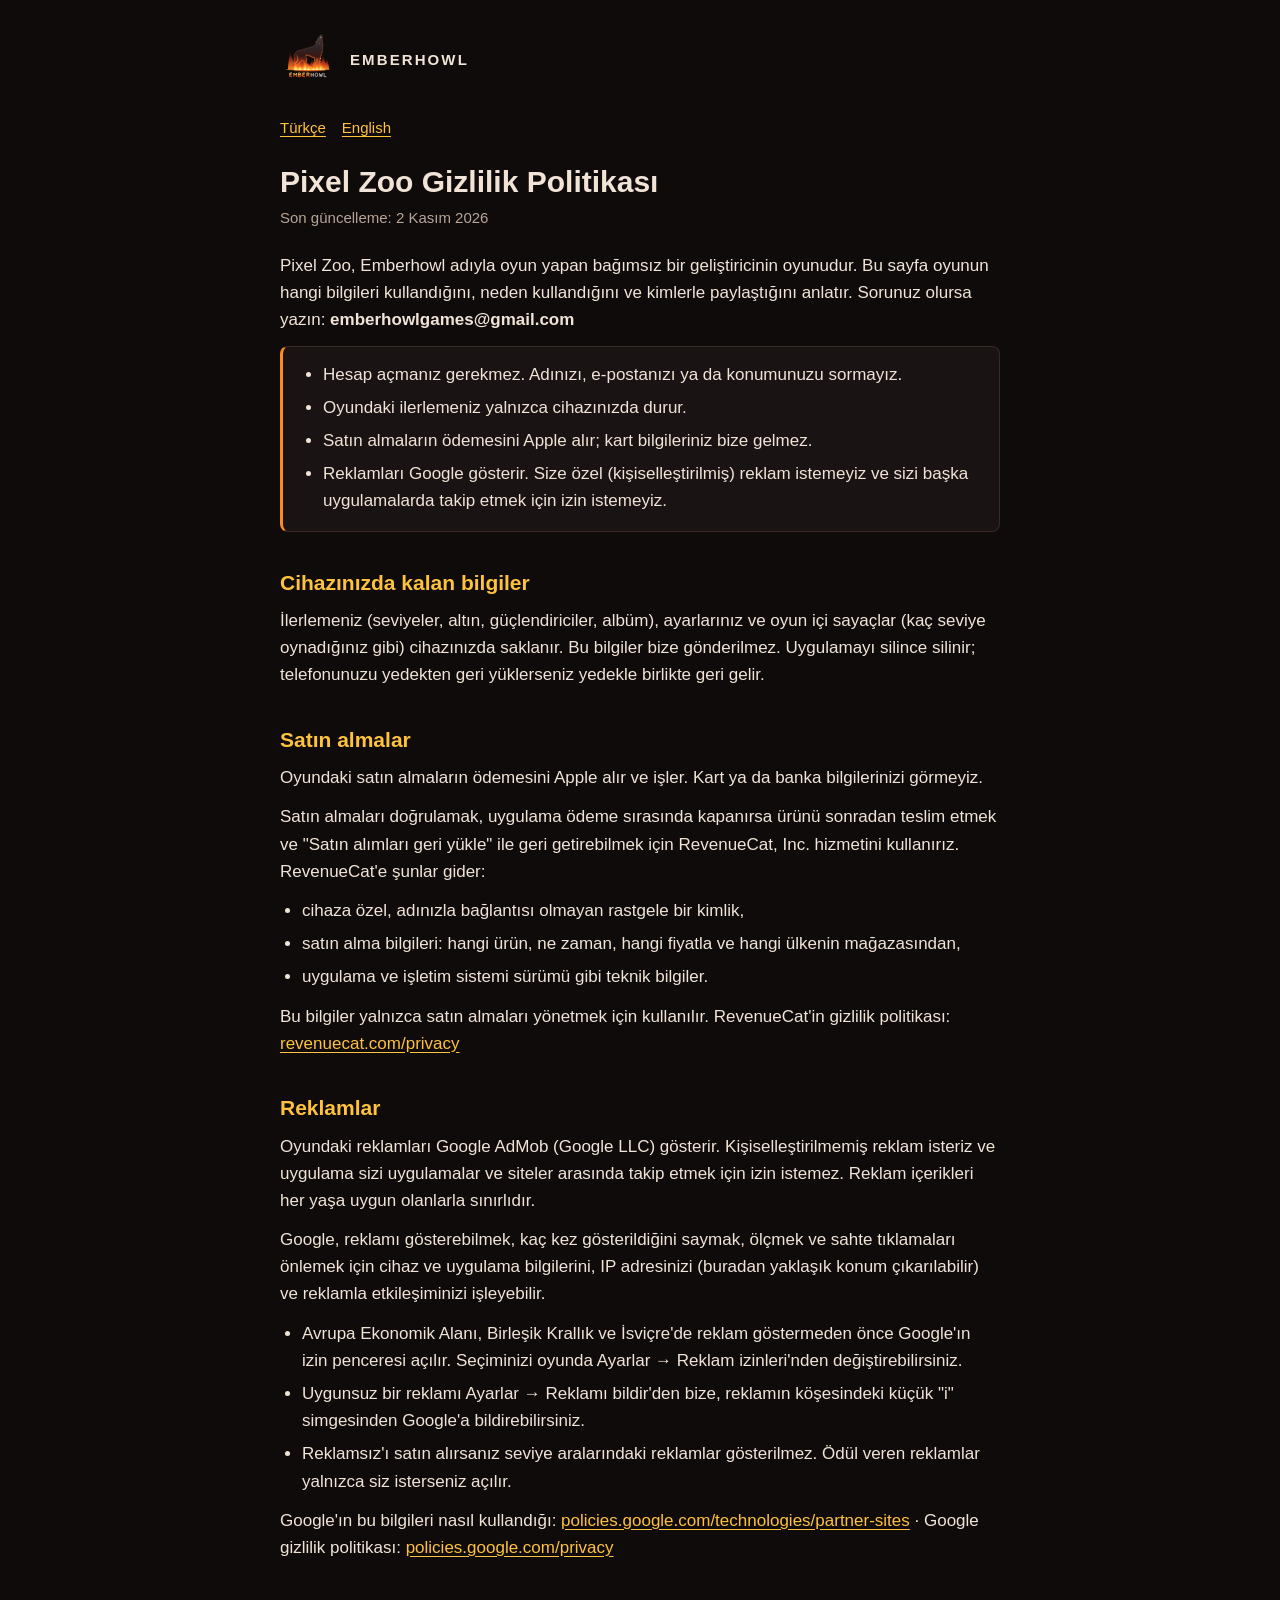
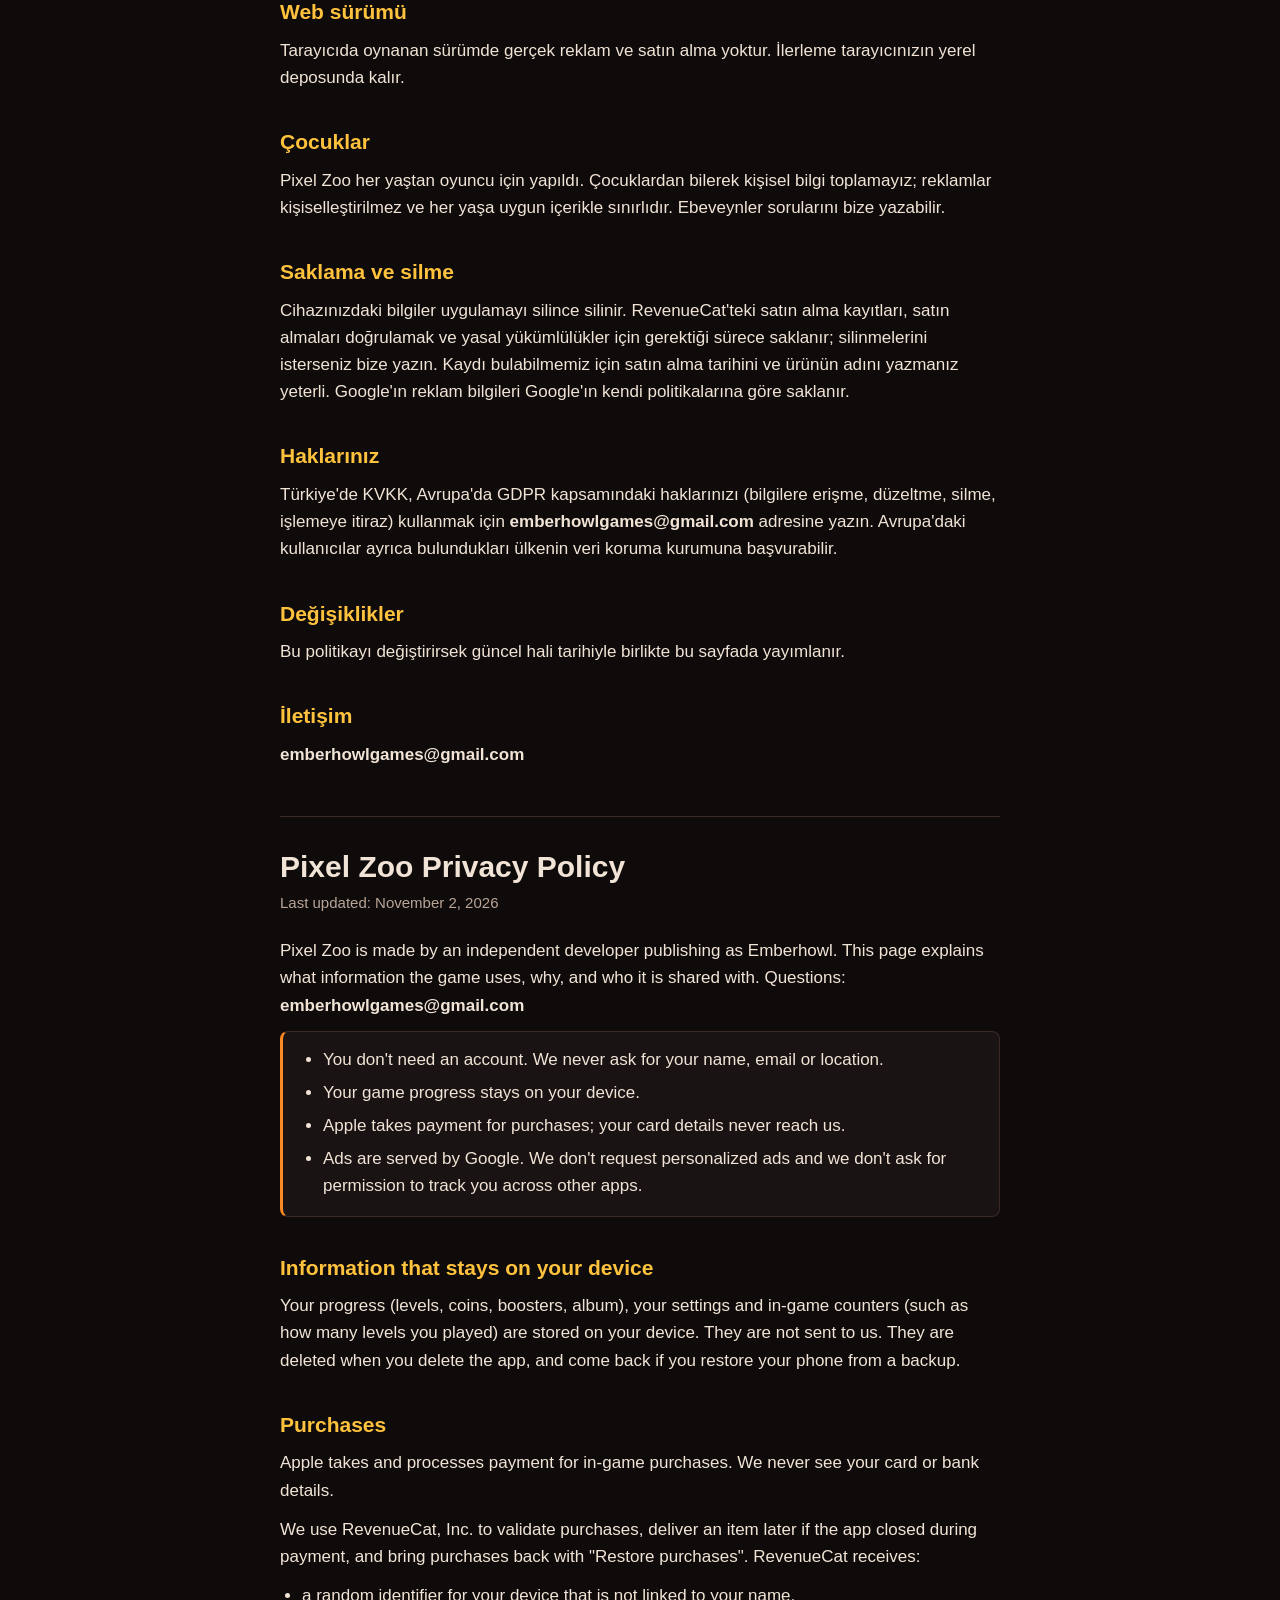
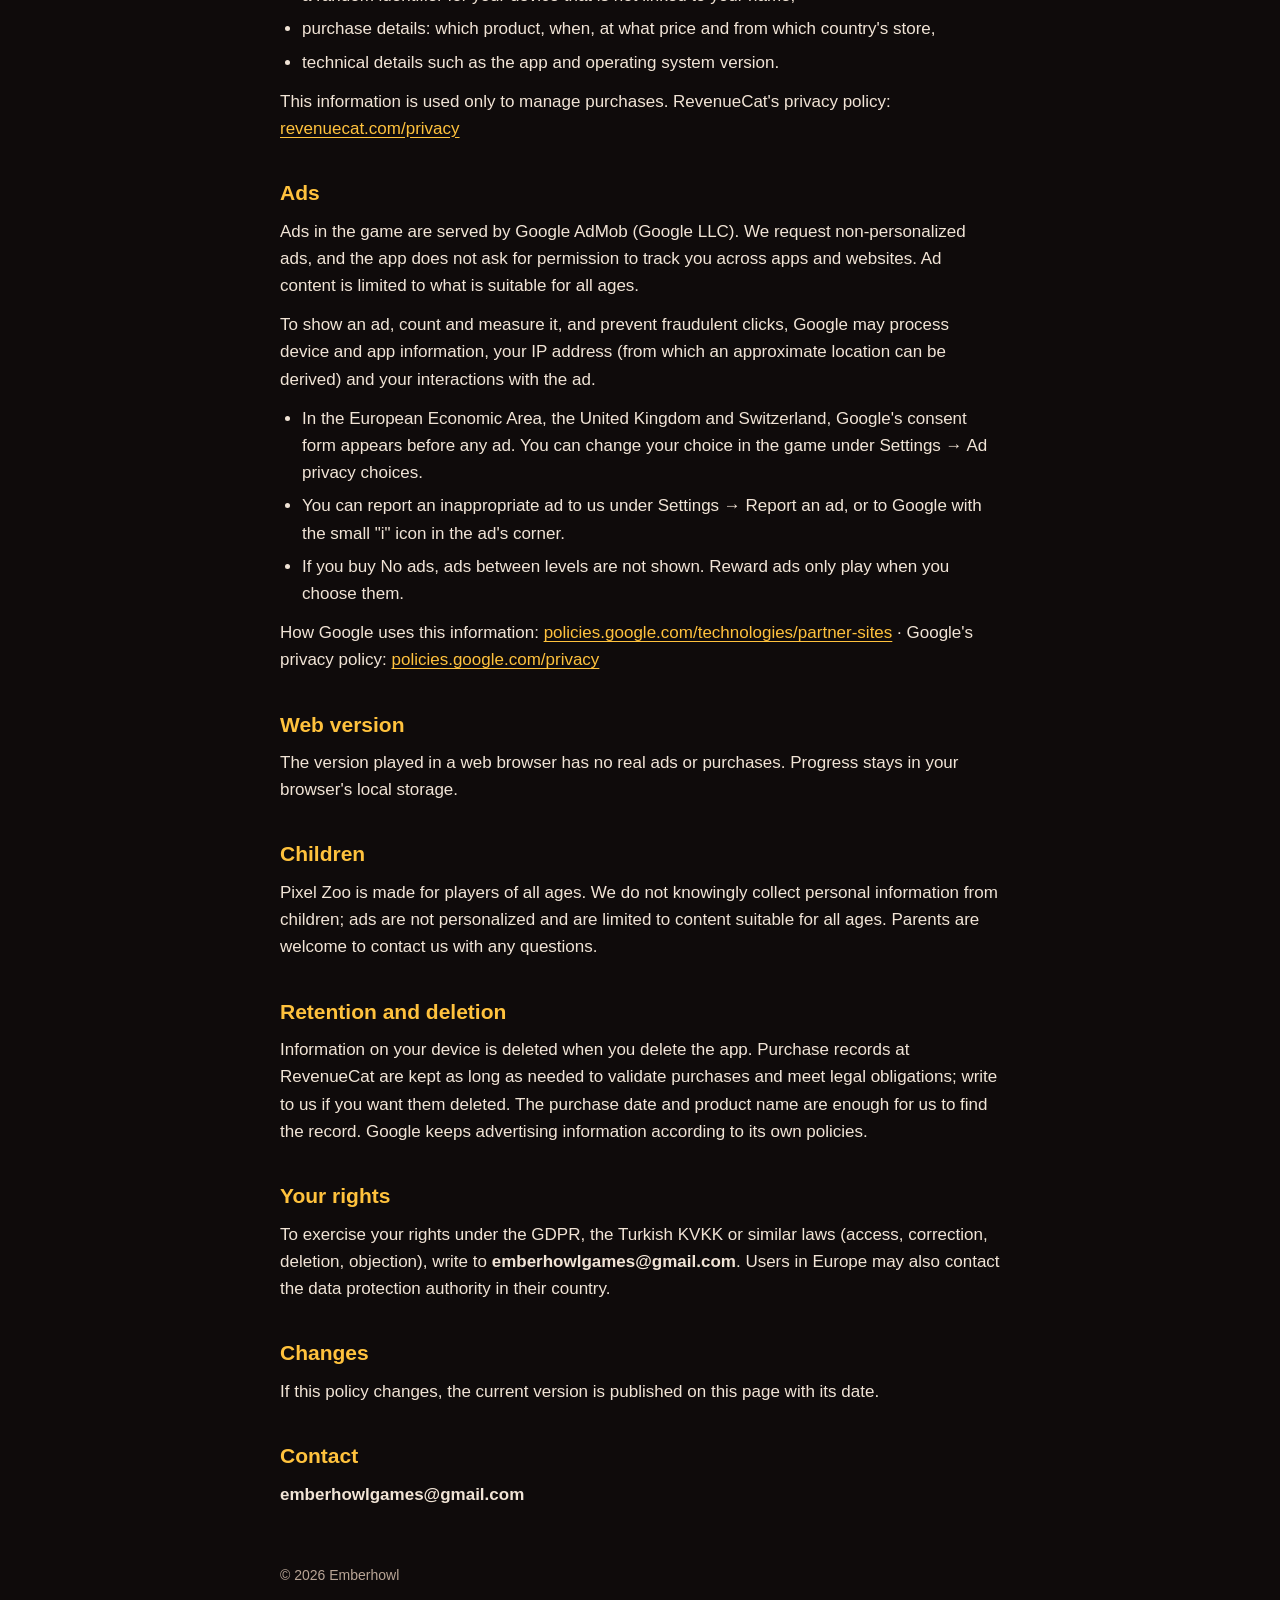
==== privacy/index.html @ 0203b0b6 "Emberhowl site: Pixel Zoo privacy policy and support" ====
<!doctype html>
<html lang="tr">
<head>
<meta charset="utf-8">
<meta name="viewport" content="width=device-width, initial-scale=1, viewport-fit=cover">
<title>Pixel Zoo Gizlilik Politikası / Privacy Policy</title>
<meta name="description" content="Pixel Zoo gizlilik politikası. Pixel Zoo privacy policy.">
<link rel="icon" href="../logo.svg" type="image/svg+xml">
<link rel="stylesheet" href="../style.css">
</head>
<body>
<main>
  <header><a class="site" href="../"><img src="../logo.svg" alt=""><span>Emberhowl</span></a></header>

  <nav class="langs" aria-label="Dil / Language">
    <a href="#tr">Türkçe</a>
    <a href="#en">English</a>
  </nav>

  <section id="tr" lang="tr">
    <h1>Pixel Zoo Gizlilik Politikası</h1>
    <p class="meta">Son güncelleme: 2 Kasım 2026</p>

    <p>Pixel Zoo, Emberhowl adıyla oyun yapan bağımsız bir geliştiricinin oyunudur. Bu sayfa oyunun hangi bilgileri kullandığını, neden kullandığını ve kimlerle paylaştığını anlatır. Sorunuz olursa yazın: <span class="mail">emberhowlgames@gmail.com</span></p>

    <div class="summary">
      <ul>
        <li>Hesap açmanız gerekmez. Adınızı, e-postanızı ya da konumunuzu sormayız.</li>
        <li>Oyundaki ilerlemeniz yalnızca cihazınızda durur.</li>
        <li>Satın almaların ödemesini Apple alır; kart bilgileriniz bize gelmez.</li>
        <li>Reklamları Google gösterir. Size özel (kişiselleştirilmiş) reklam istemeyiz ve sizi başka uygulamalarda takip etmek için izin istemeyiz.</li>
      </ul>
    </div>

    <h2>Cihazınızda kalan bilgiler</h2>
    <p>İlerlemeniz (seviyeler, altın, güçlendiriciler, albüm), ayarlarınız ve oyun içi sayaçlar (kaç seviye oynadığınız gibi) cihazınızda saklanır. Bu bilgiler bize gönderilmez. Uygulamayı silince silinir; telefonunuzu yedekten geri yüklerseniz yedekle birlikte geri gelir.</p>

    <h2>Satın almalar</h2>
    <p>Oyundaki satın almaların ödemesini Apple alır ve işler. Kart ya da banka bilgilerinizi görmeyiz.</p>
    <p>Satın almaları doğrulamak, uygulama ödeme sırasında kapanırsa ürünü sonradan teslim etmek ve "Satın alımları geri yükle" ile geri getirebilmek için RevenueCat, Inc. hizmetini kullanırız. RevenueCat'e şunlar gider:</p>
    <ul>
      <li>cihaza özel, adınızla bağlantısı olmayan rastgele bir kimlik,</li>
      <li>satın alma bilgileri: hangi ürün, ne zaman, hangi fiyatla ve hangi ülkenin mağazasından,</li>
      <li>uygulama ve işletim sistemi sürümü gibi teknik bilgiler.</li>
    </ul>
    <p>Bu bilgiler yalnızca satın almaları yönetmek için kullanılır. RevenueCat'in gizlilik politikası: <a href="https://www.revenuecat.com/privacy">revenuecat.com/privacy</a></p>

    <h2>Reklamlar</h2>
    <p>Oyundaki reklamları Google AdMob (Google LLC) gösterir. Kişiselleştirilmemiş reklam isteriz ve uygulama sizi uygulamalar ve siteler arasında takip etmek için izin istemez. Reklam içerikleri her yaşa uygun olanlarla sınırlıdır.</p>
    <p>Google, reklamı gösterebilmek, kaç kez gösterildiğini saymak, ölçmek ve sahte tıklamaları önlemek için cihaz ve uygulama bilgilerini, IP adresinizi (buradan yaklaşık konum çıkarılabilir) ve reklamla etkileşiminizi işleyebilir.</p>
    <ul>
      <li>Avrupa Ekonomik Alanı, Birleşik Krallık ve İsviçre'de reklam göstermeden önce Google'ın izin penceresi açılır. Seçiminizi oyunda Ayarlar → Reklam izinleri'nden değiştirebilirsiniz.</li>
      <li>Uygunsuz bir reklamı Ayarlar → Reklamı bildir'den bize, reklamın köşesindeki küçük "i" simgesinden Google'a bildirebilirsiniz.</li>
      <li>Reklamsız'ı satın alırsanız seviye aralarındaki reklamlar gösterilmez. Ödül veren reklamlar yalnızca siz isterseniz açılır.</li>
    </ul>
    <p>Google'ın bu bilgileri nasıl kullandığı: <a href="https://policies.google.com/technologies/partner-sites">policies.google.com/technologies/partner-sites</a> · Google gizlilik politikası: <a href="https://policies.google.com/privacy">policies.google.com/privacy</a></p>

    <h2>Web sürümü</h2>
    <p>Tarayıcıda oynanan sürümde gerçek reklam ve satın alma yoktur. İlerleme tarayıcınızın yerel deposunda kalır.</p>

    <h2>Çocuklar</h2>
    <p>Pixel Zoo her yaştan oyuncu için yapıldı. Çocuklardan bilerek kişisel bilgi toplamayız; reklamlar kişiselleştirilmez ve her yaşa uygun içerikle sınırlıdır. Ebeveynler sorularını bize yazabilir.</p>

    <h2>Saklama ve silme</h2>
    <p>Cihazınızdaki bilgiler uygulamayı silince silinir. RevenueCat'teki satın alma kayıtları, satın almaları doğrulamak ve yasal yükümlülükler için gerektiği sürece saklanır; silinmelerini isterseniz bize yazın. Kaydı bulabilmemiz için satın alma tarihini ve ürünün adını yazmanız yeterli. Google'ın reklam bilgileri Google'ın kendi politikalarına göre saklanır.</p>

    <h2>Haklarınız</h2>
    <p>Türkiye'de KVKK, Avrupa'da GDPR kapsamındaki haklarınızı (bilgilere erişme, düzeltme, silme, işlemeye itiraz) kullanmak için <span class="mail">emberhowlgames@gmail.com</span> adresine yazın. Avrupa'daki kullanıcılar ayrıca bulundukları ülkenin veri koruma kurumuna başvurabilir.</p>

    <h2>Değişiklikler</h2>
    <p>Bu politikayı değiştirirsek güncel hali tarihiyle birlikte bu sayfada yayımlanır.</p>

    <h2>İletişim</h2>
    <p><span class="mail">emberhowlgames@gmail.com</span></p>
  </section>

  <hr>

  <section id="en" lang="en">
    <h1>Pixel Zoo Privacy Policy</h1>
    <p class="meta">Last updated: November 2, 2026</p>

    <p>Pixel Zoo is made by an independent developer publishing as Emberhowl. This page explains what information the game uses, why, and who it is shared with. Questions: <span class="mail">emberhowlgames@gmail.com</span></p>

    <div class="summary">
      <ul>
        <li>You don't need an account. We never ask for your name, email or location.</li>
        <li>Your game progress stays on your device.</li>
        <li>Apple takes payment for purchases; your card details never reach us.</li>
        <li>Ads are served by Google. We don't request personalized ads and we don't ask for permission to track you across other apps.</li>
      </ul>
    </div>

    <h2>Information that stays on your device</h2>
    <p>Your progress (levels, coins, boosters, album), your settings and in-game counters (such as how many levels you played) are stored on your device. They are not sent to us. They are deleted when you delete the app, and come back if you restore your phone from a backup.</p>

    <h2>Purchases</h2>
    <p>Apple takes and processes payment for in-game purchases. We never see your card or bank details.</p>
    <p>We use RevenueCat, Inc. to validate purchases, deliver an item later if the app closed during payment, and bring purchases back with "Restore purchases". RevenueCat receives:</p>
    <ul>
      <li>a random identifier for your device that is not linked to your name,</li>
      <li>purchase details: which product, when, at what price and from which country's store,</li>
      <li>technical details such as the app and operating system version.</li>
    </ul>
    <p>This information is used only to manage purchases. RevenueCat's privacy policy: <a href="https://www.revenuecat.com/privacy">revenuecat.com/privacy</a></p>

    <h2>Ads</h2>
    <p>Ads in the game are served by Google AdMob (Google LLC). We request non-personalized ads, and the app does not ask for permission to track you across apps and websites. Ad content is limited to what is suitable for all ages.</p>
    <p>To show an ad, count and measure it, and prevent fraudulent clicks, Google may process device and app information, your IP address (from which an approximate location can be derived) and your interactions with the ad.</p>
    <ul>
      <li>In the European Economic Area, the United Kingdom and Switzerland, Google's consent form appears before any ad. You can change your choice in the game under Settings → Ad privacy choices.</li>
      <li>You can report an inappropriate ad to us under Settings → Report an ad, or to Google with the small "i" icon in the ad's corner.</li>
      <li>If you buy No ads, ads between levels are not shown. Reward ads only play when you choose them.</li>
    </ul>
    <p>How Google uses this information: <a href="https://policies.google.com/technologies/partner-sites">policies.google.com/technologies/partner-sites</a> · Google's privacy policy: <a href="https://policies.google.com/privacy">policies.google.com/privacy</a></p>

    <h2>Web version</h2>
    <p>The version played in a web browser has no real ads or purchases. Progress stays in your browser's local storage.</p>

    <h2>Children</h2>
    <p>Pixel Zoo is made for players of all ages. We do not knowingly collect personal information from children; ads are not personalized and are limited to content suitable for all ages. Parents are welcome to contact us with any questions.</p>

    <h2>Retention and deletion</h2>
    <p>Information on your device is deleted when you delete the app. Purchase records at RevenueCat are kept as long as needed to validate purchases and meet legal obligations; write to us if you want them deleted. The purchase date and product name are enough for us to find the record. Google keeps advertising information according to its own policies.</p>

    <h2>Your rights</h2>
    <p>To exercise your rights under the GDPR, the Turkish KVKK or similar laws (access, correction, deletion, objection), write to <span class="mail">emberhowlgames@gmail.com</span>. Users in Europe may also contact the data protection authority in their country.</p>

    <h2>Changes</h2>
    <p>If this policy changes, the current version is published on this page with its date.</p>

    <h2>Contact</h2>
    <p><span class="mail">emberhowlgames@gmail.com</span></p>
  </section>

  <footer>© 2026 Emberhowl</footer>
</main>
</body>
</html>
---- style.css ----
/* Emberhowl sitesi: kül rengi zemin, köz turuncusu vurgu. Dış kaynak yok (yazı tipleri sistemden). */
:root {
  --bg: #0f0b0b;
  --panel: #1a1313;
  --line: #3a2a26;
  --text: #f1e4d6;
  --muted: #b9a596;
  --ember: #ff8a24;
  --ember-soft: #ffc23d;
  color-scheme: dark;
}

* {
  box-sizing: border-box;
}

body {
  margin: 0;
  background: var(--bg);
  color: var(--text);
  font: 17px/1.6 -apple-system, BlinkMacSystemFont, "Segoe UI", Roboto, "Helvetica Neue", Arial, sans-serif;
  padding-block: 32px 64px;
  padding-left: max(18px, env(safe-area-inset-left, 0px));
  padding-right: max(18px, env(safe-area-inset-right, 0px));
}

main {
  max-width: 720px;
  margin: 0 auto;
}

a {
  color: var(--ember-soft);
  text-underline-offset: 3px;
}

a:focus-visible {
  outline: 2px solid var(--ember);
  outline-offset: 3px;
}

a.site {
  display: flex;
  align-items: center;
  gap: 14px;
  margin-bottom: 28px;
  text-decoration: none;
  color: var(--text);
}

a.site img {
  width: 56px;
  height: 56px;
  border-radius: 12px;
}

a.site span {
  font-weight: 700;
  letter-spacing: 0.14em;
  text-transform: uppercase;
  font-size: 15px;
}

h1 {
  font-size: 30px;
  line-height: 1.2;
  margin: 0 0 6px;
}

h2 {
  font-size: 21px;
  margin: 34px 0 8px;
  color: var(--ember-soft);
}

h3 {
  font-size: 17px;
  margin: 22px 0 4px;
}

p,
ul {
  margin: 0 0 12px;
}

ul {
  padding-left: 22px;
}

li {
  margin-bottom: 6px;
}

.meta {
  color: var(--muted);
  font-size: 15px;
  margin-bottom: 22px;
}

.langs {
  display: flex;
  gap: 16px;
  margin: 0 0 24px;
  font-size: 15px;
}

.summary {
  background: var(--panel);
  border: 1px solid var(--line);
  border-left: 3px solid var(--ember);
  border-radius: 8px;
  padding: 14px 18px 4px;
  margin: 0 0 8px;
}

hr {
  border: none;
  border-top: 1px solid var(--line);
  margin: 48px 0 32px;
}

footer {
  margin-top: 56px;
  color: var(--muted);
  font-size: 14px;
}

/* Ana sayfa */
.hero {
  text-align: center;
  margin: 8px 0 36px;
}

.hero img {
  width: min(320px, 72vw);
  height: auto;
}

.hero p {
  color: var(--muted);
  margin-top: 4px;
}

.game {
  background: var(--panel);
  border: 1px solid var(--line);
  border-radius: 10px;
  padding: 18px 20px;
}

.game h2 {
  margin-top: 0;
}

.game .links {
  display: flex;
  flex-wrap: wrap;
  gap: 8px 20px;
  font-size: 15px;
}

.mail {
  font-weight: 700;
  user-select: all;
  overflow-wrap: anywhere;
}
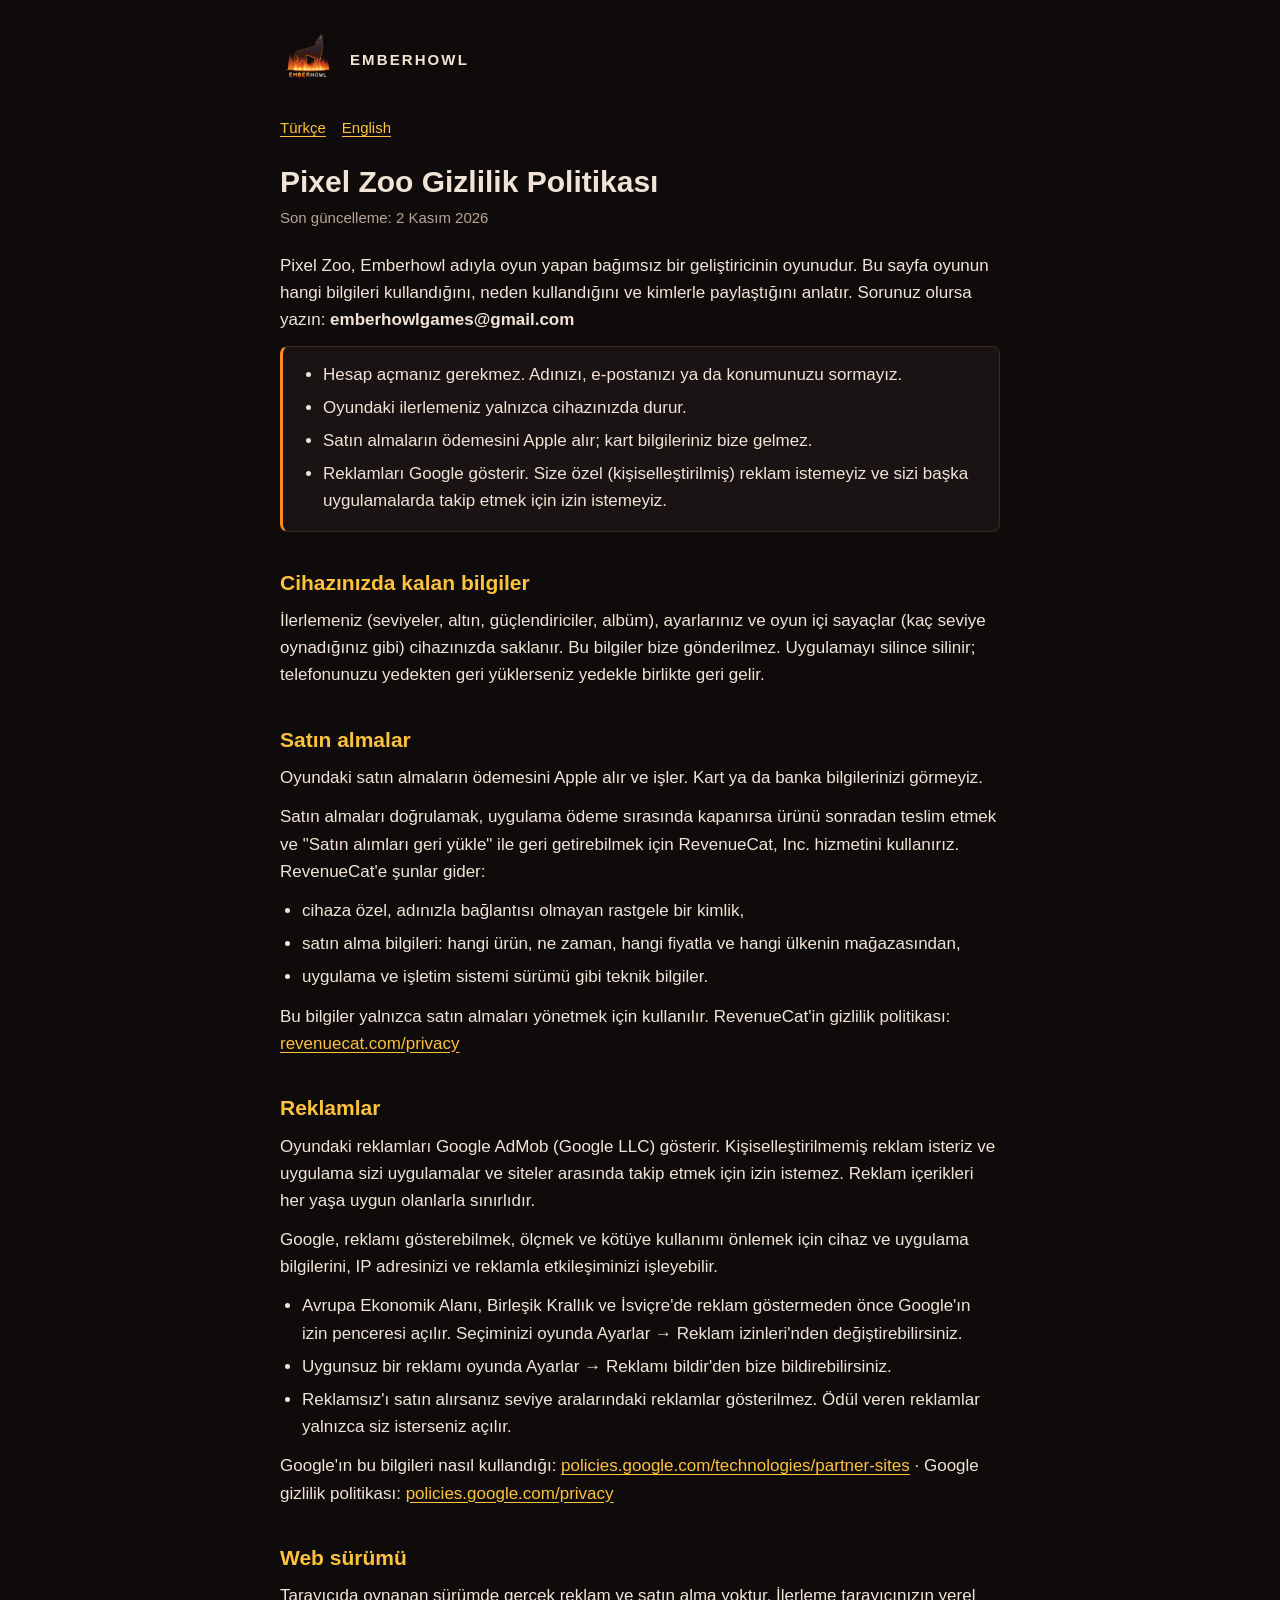
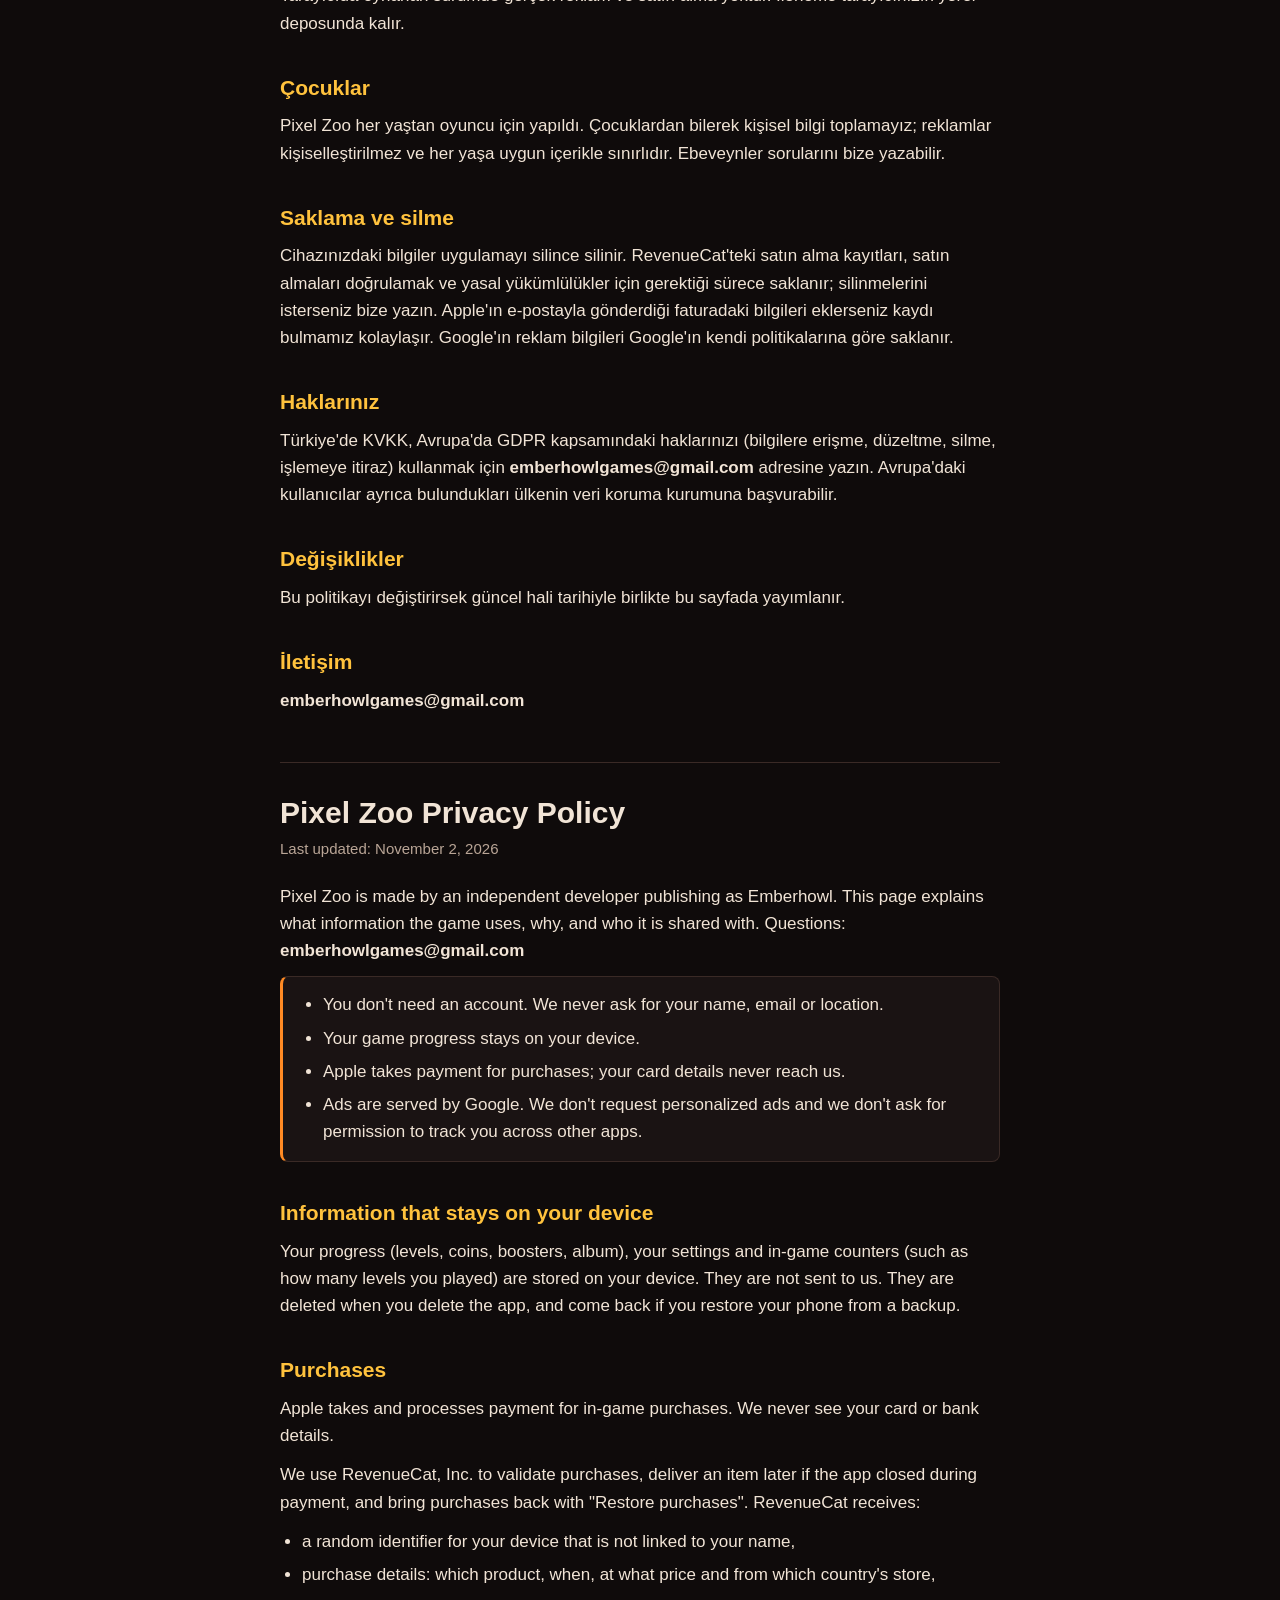
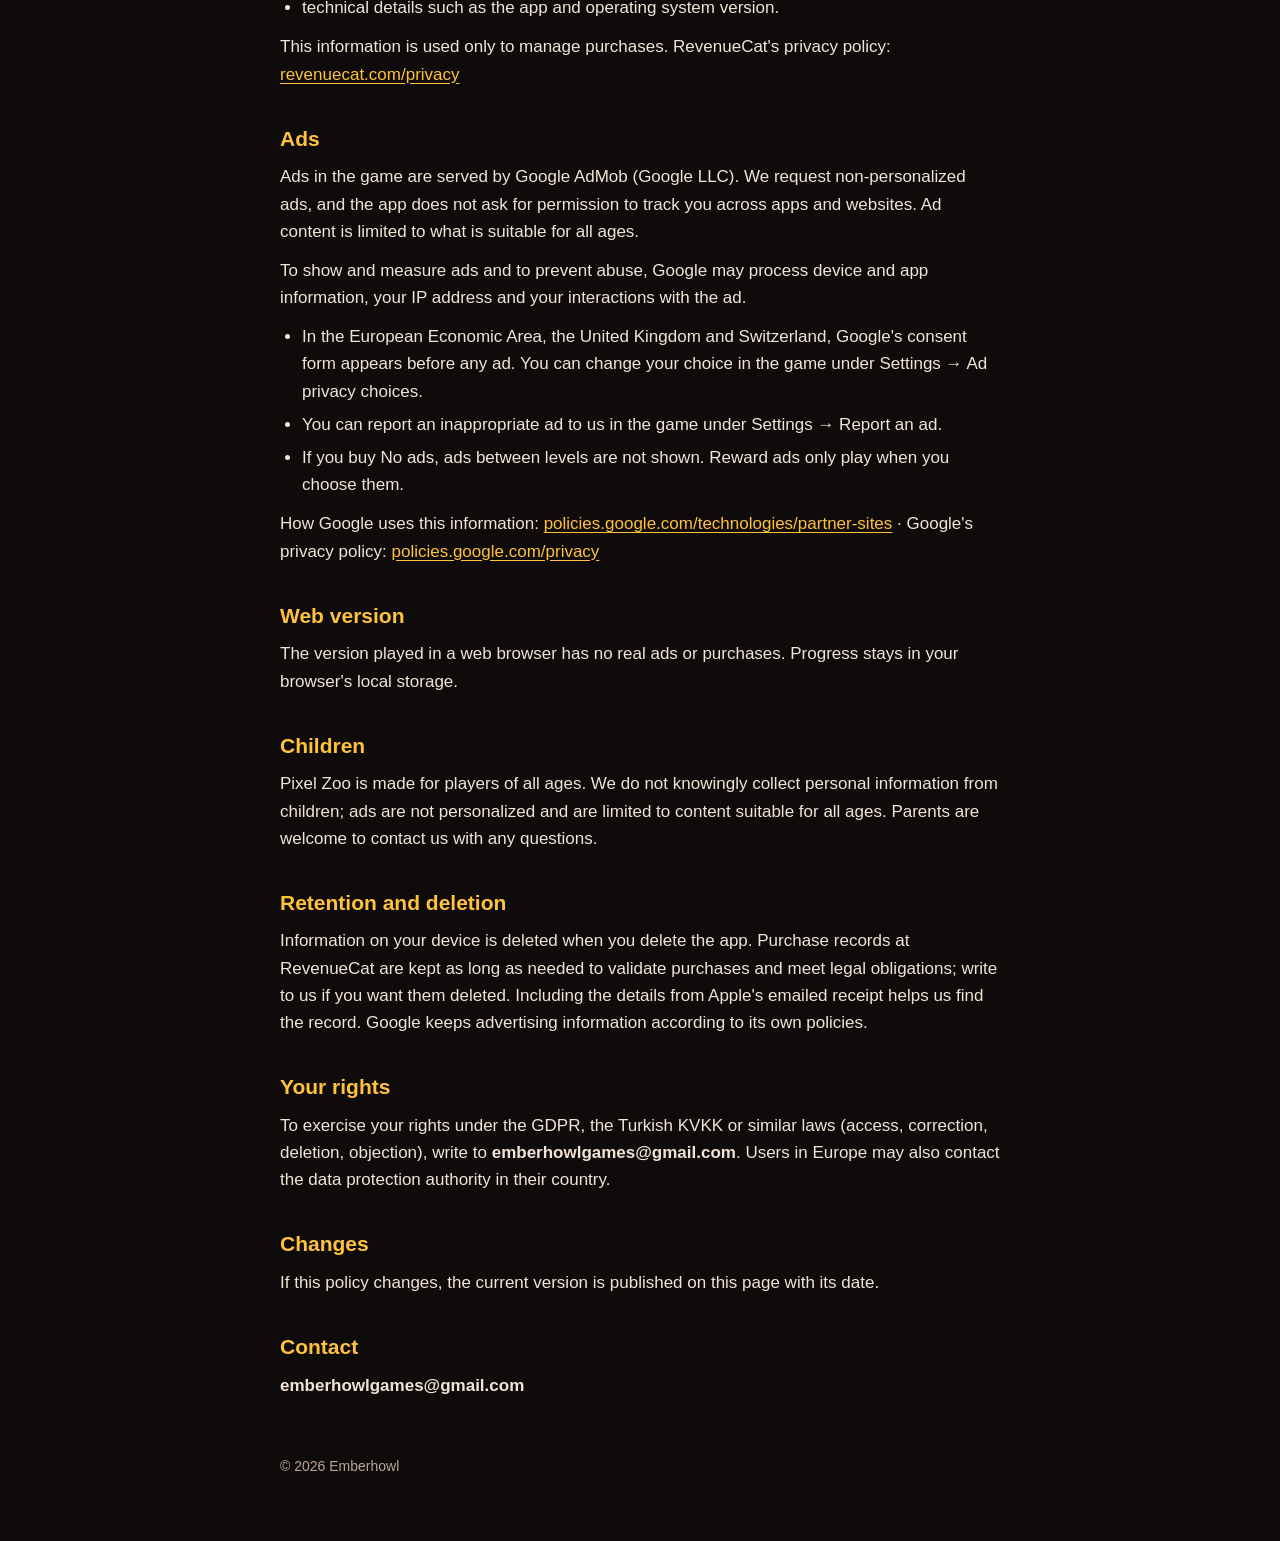
==== commit 65b44459: "Simpler wording; remove claims about the ad corner icon" ====
--- a/privacy/index.html
+++ b/privacy/index.html
@@ -47,10 +47,10 @@
 
     <h2>Reklamlar</h2>
     <p>Oyundaki reklamları Google AdMob (Google LLC) gösterir. Kişiselleştirilmemiş reklam isteriz ve uygulama sizi uygulamalar ve siteler arasında takip etmek için izin istemez. Reklam içerikleri her yaşa uygun olanlarla sınırlıdır.</p>
-    <p>Google, reklamı gösterebilmek, kaç kez gösterildiğini saymak, ölçmek ve sahte tıklamaları önlemek için cihaz ve uygulama bilgilerini, IP adresinizi (buradan yaklaşık konum çıkarılabilir) ve reklamla etkileşiminizi işleyebilir.</p>
+    <p>Google, reklamı gösterebilmek, ölçmek ve kötüye kullanımı önlemek için cihaz ve uygulama bilgilerini, IP adresinizi ve reklamla etkileşiminizi işleyebilir.</p>
     <ul>
       <li>Avrupa Ekonomik Alanı, Birleşik Krallık ve İsviçre'de reklam göstermeden önce Google'ın izin penceresi açılır. Seçiminizi oyunda Ayarlar → Reklam izinleri'nden değiştirebilirsiniz.</li>
-      <li>Uygunsuz bir reklamı Ayarlar → Reklamı bildir'den bize, reklamın köşesindeki küçük "i" simgesinden Google'a bildirebilirsiniz.</li>
+      <li>Uygunsuz bir reklamı oyunda Ayarlar → Reklamı bildir'den bize bildirebilirsiniz.</li>
       <li>Reklamsız'ı satın alırsanız seviye aralarındaki reklamlar gösterilmez. Ödül veren reklamlar yalnızca siz isterseniz açılır.</li>
     </ul>
     <p>Google'ın bu bilgileri nasıl kullandığı: <a href="https://policies.google.com/technologies/partner-sites">policies.google.com/technologies/partner-sites</a> · Google gizlilik politikası: <a href="https://policies.google.com/privacy">policies.google.com/privacy</a></p>
@@ -62,7 +62,7 @@
     <p>Pixel Zoo her yaştan oyuncu için yapıldı. Çocuklardan bilerek kişisel bilgi toplamayız; reklamlar kişiselleştirilmez ve her yaşa uygun içerikle sınırlıdır. Ebeveynler sorularını bize yazabilir.</p>
 
     <h2>Saklama ve silme</h2>
-    <p>Cihazınızdaki bilgiler uygulamayı silince silinir. RevenueCat'teki satın alma kayıtları, satın almaları doğrulamak ve yasal yükümlülükler için gerektiği sürece saklanır; silinmelerini isterseniz bize yazın. Kaydı bulabilmemiz için satın alma tarihini ve ürünün adını yazmanız yeterli. Google'ın reklam bilgileri Google'ın kendi politikalarına göre saklanır.</p>
+    <p>Cihazınızdaki bilgiler uygulamayı silince silinir. RevenueCat'teki satın alma kayıtları, satın almaları doğrulamak ve yasal yükümlülükler için gerektiği sürece saklanır; silinmelerini isterseniz bize yazın. Apple'ın e-postayla gönderdiği faturadaki bilgileri eklerseniz kaydı bulmamız kolaylaşır. Google'ın reklam bilgileri Google'ın kendi politikalarına göre saklanır.</p>
 
     <h2>Haklarınız</h2>
     <p>Türkiye'de KVKK, Avrupa'da GDPR kapsamındaki haklarınızı (bilgilere erişme, düzeltme, silme, işlemeye itiraz) kullanmak için <span class="mail">emberhowlgames@gmail.com</span> adresine yazın. Avrupa'daki kullanıcılar ayrıca bulundukları ülkenin veri koruma kurumuna başvurabilir.</p>
@@ -106,10 +106,10 @@
 
     <h2>Ads</h2>
     <p>Ads in the game are served by Google AdMob (Google LLC). We request non-personalized ads, and the app does not ask for permission to track you across apps and websites. Ad content is limited to what is suitable for all ages.</p>
-    <p>To show an ad, count and measure it, and prevent fraudulent clicks, Google may process device and app information, your IP address (from which an approximate location can be derived) and your interactions with the ad.</p>
+    <p>To show and measure ads and to prevent abuse, Google may process device and app information, your IP address and your interactions with the ad.</p>
     <ul>
       <li>In the European Economic Area, the United Kingdom and Switzerland, Google's consent form appears before any ad. You can change your choice in the game under Settings → Ad privacy choices.</li>
-      <li>You can report an inappropriate ad to us under Settings → Report an ad, or to Google with the small "i" icon in the ad's corner.</li>
+      <li>You can report an inappropriate ad to us in the game under Settings → Report an ad.</li>
       <li>If you buy No ads, ads between levels are not shown. Reward ads only play when you choose them.</li>
     </ul>
     <p>How Google uses this information: <a href="https://policies.google.com/technologies/partner-sites">policies.google.com/technologies/partner-sites</a> · Google's privacy policy: <a href="https://policies.google.com/privacy">policies.google.com/privacy</a></p>
@@ -121,7 +121,7 @@
     <p>Pixel Zoo is made for players of all ages. We do not knowingly collect personal information from children; ads are not personalized and are limited to content suitable for all ages. Parents are welcome to contact us with any questions.</p>
 
     <h2>Retention and deletion</h2>
-    <p>Information on your device is deleted when you delete the app. Purchase records at RevenueCat are kept as long as needed to validate purchases and meet legal obligations; write to us if you want them deleted. The purchase date and product name are enough for us to find the record. Google keeps advertising information according to its own policies.</p>
+    <p>Information on your device is deleted when you delete the app. Purchase records at RevenueCat are kept as long as needed to validate purchases and meet legal obligations; write to us if you want them deleted. Including the details from Apple's emailed receipt helps us find the record. Google keeps advertising information according to its own policies.</p>
 
     <h2>Your rights</h2>
     <p>To exercise your rights under the GDPR, the Turkish KVKK or similar laws (access, correction, deletion, objection), write to <span class="mail">emberhowlgames@gmail.com</span>. Users in Europe may also contact the data protection authority in their country.</p>
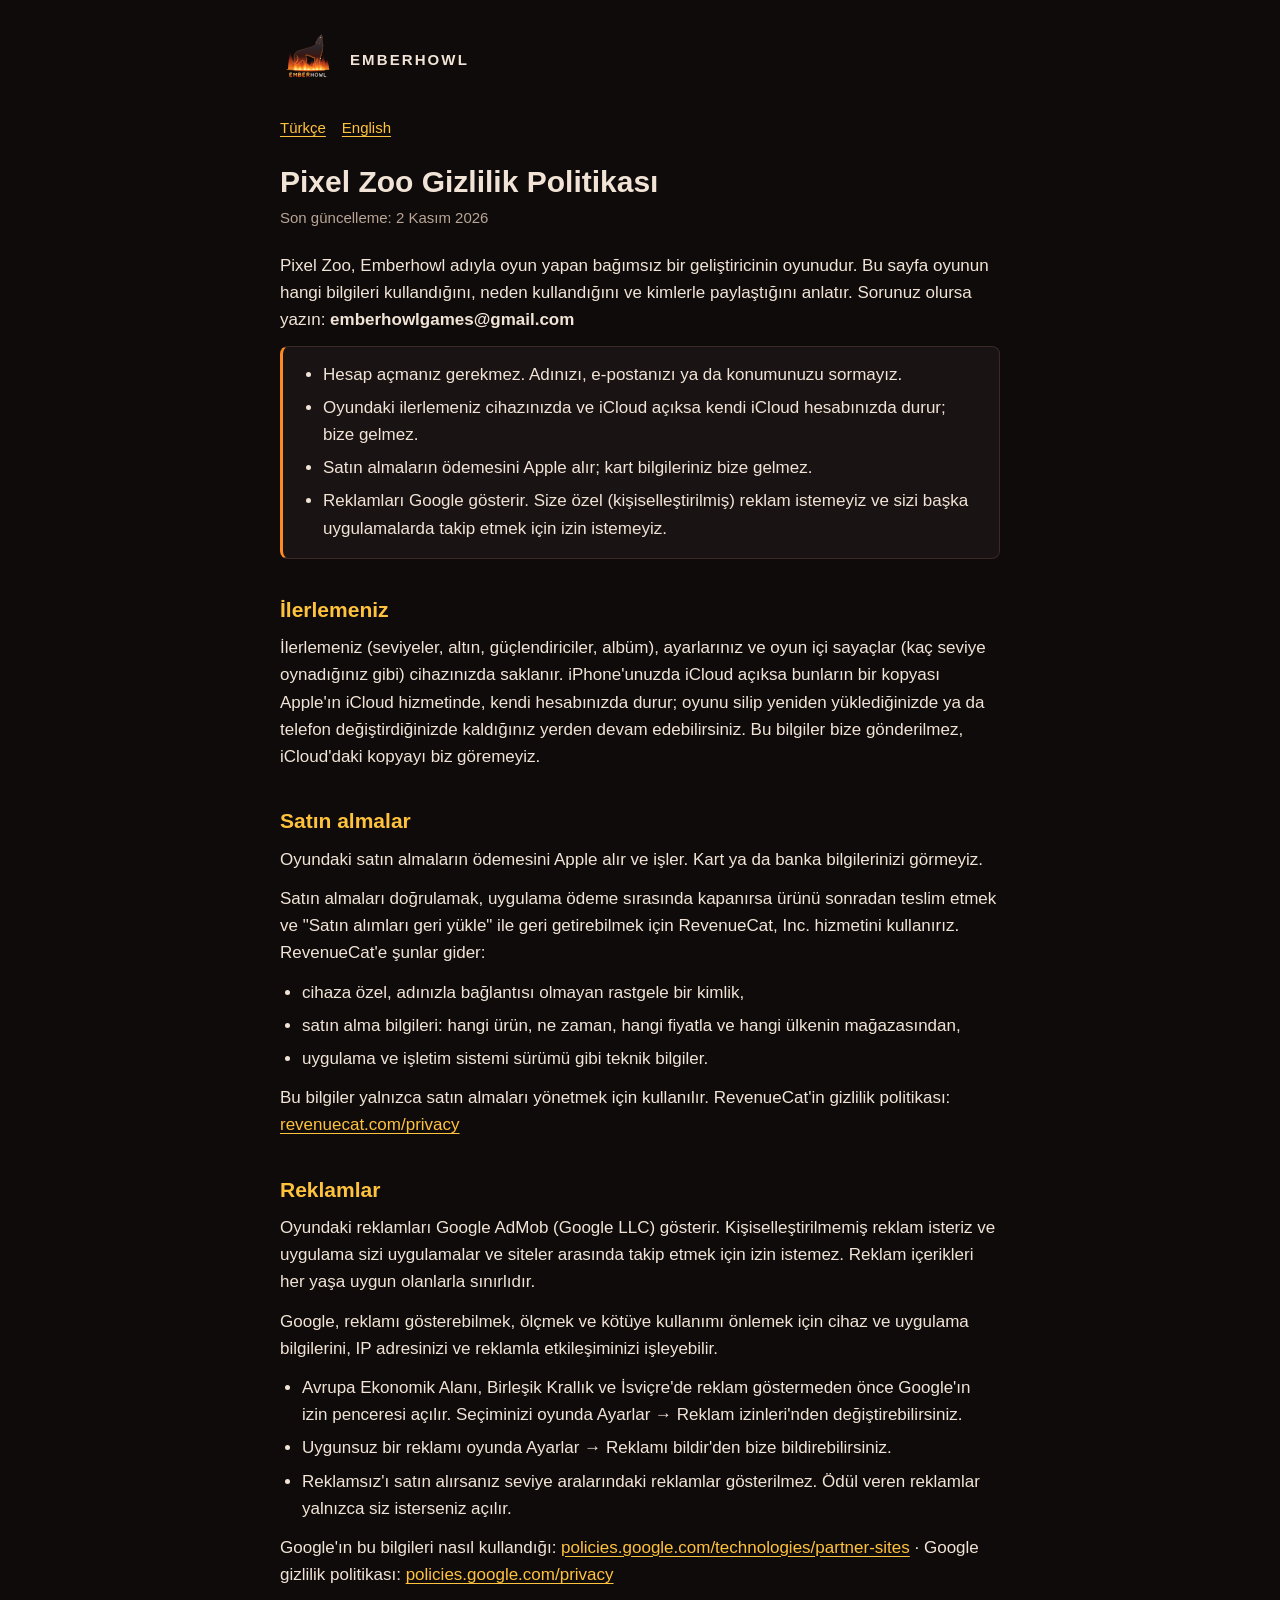
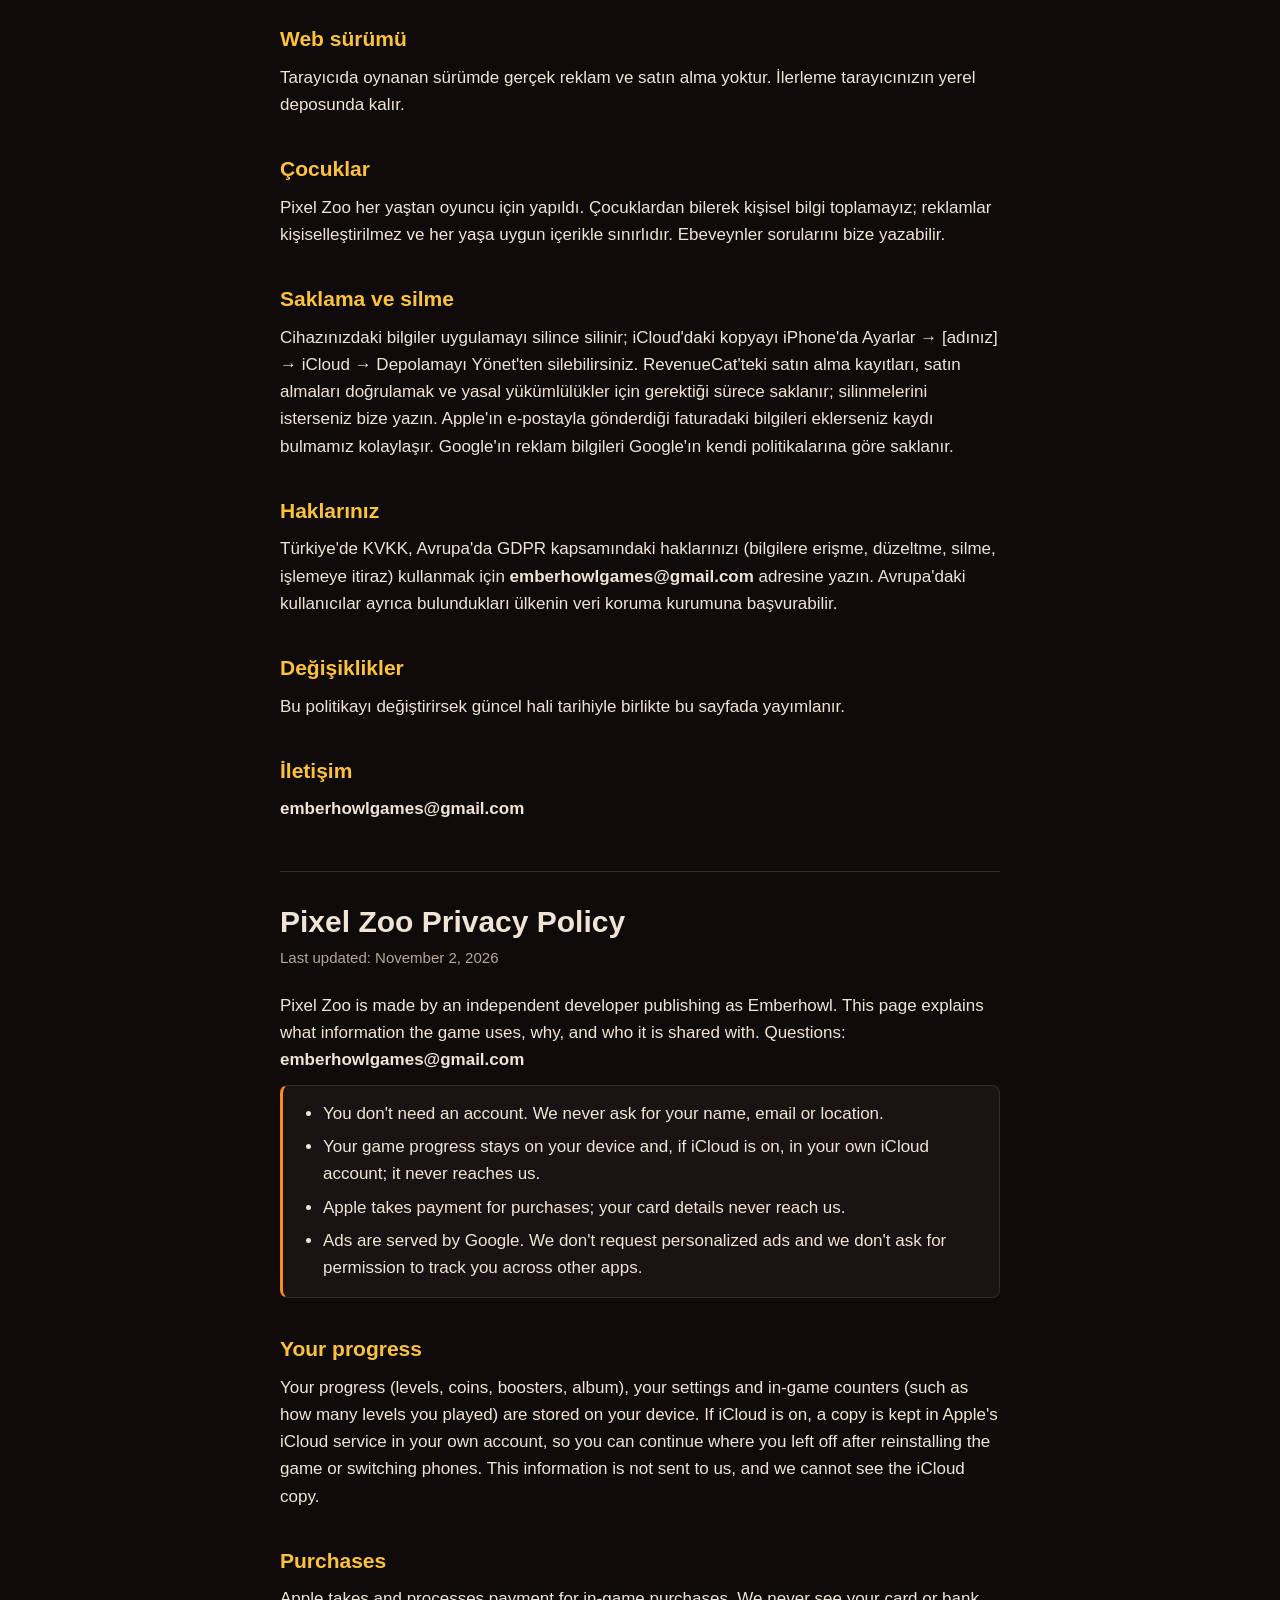
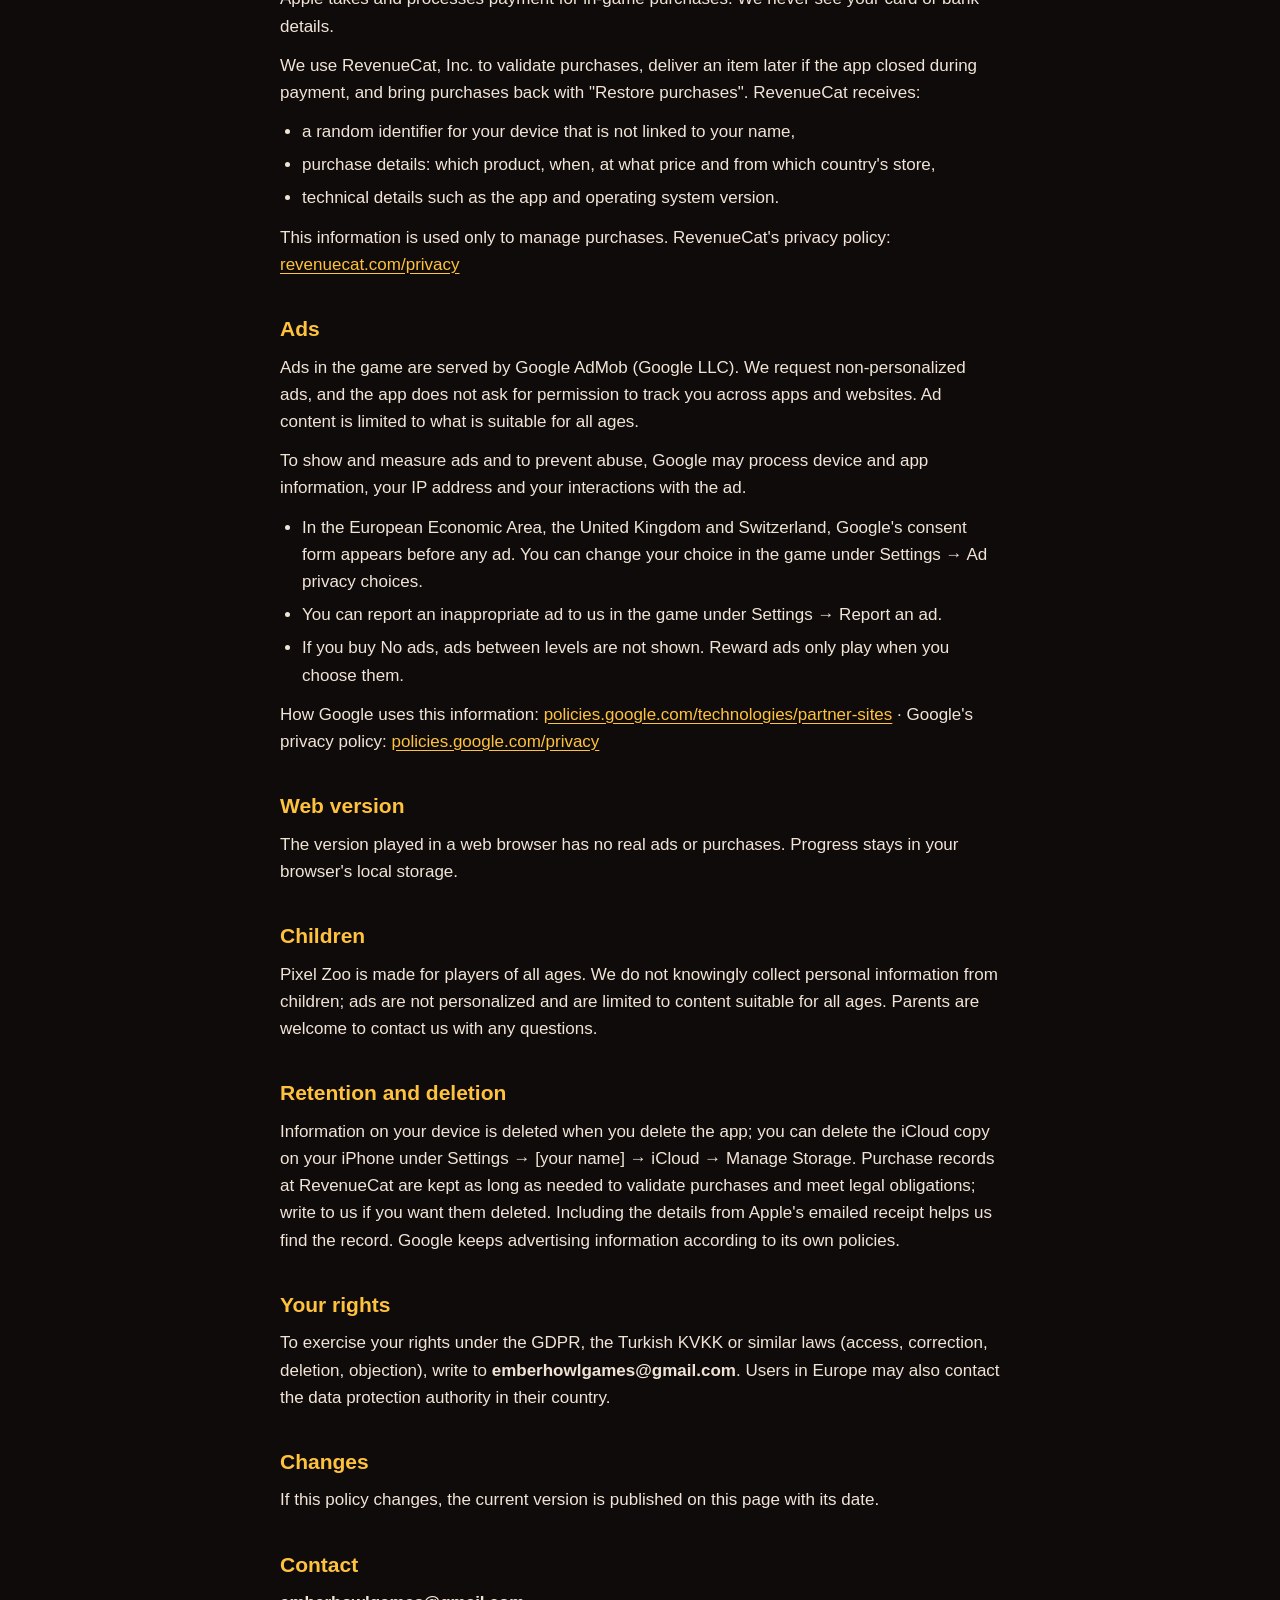
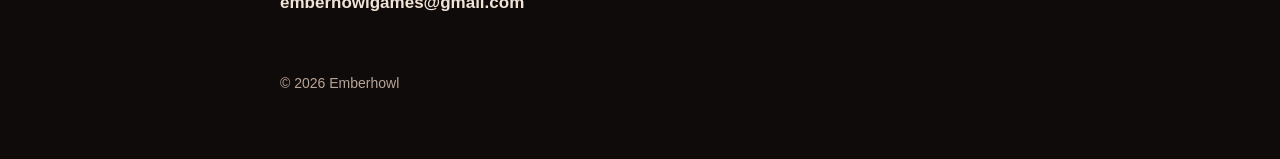
==== commit 39fbec13: "Privacy and support: iCloud copy of the save" ====
--- a/privacy/index.html
+++ b/privacy/index.html
@@ -26,14 +26,14 @@
     <div class="summary">
       <ul>
         <li>Hesap açmanız gerekmez. Adınızı, e-postanızı ya da konumunuzu sormayız.</li>
-        <li>Oyundaki ilerlemeniz yalnızca cihazınızda durur.</li>
+        <li>Oyundaki ilerlemeniz cihazınızda ve iCloud açıksa kendi iCloud hesabınızda durur; bize gelmez.</li>
         <li>Satın almaların ödemesini Apple alır; kart bilgileriniz bize gelmez.</li>
         <li>Reklamları Google gösterir. Size özel (kişiselleştirilmiş) reklam istemeyiz ve sizi başka uygulamalarda takip etmek için izin istemeyiz.</li>
       </ul>
     </div>
 
-    <h2>Cihazınızda kalan bilgiler</h2>
-    <p>İlerlemeniz (seviyeler, altın, güçlendiriciler, albüm), ayarlarınız ve oyun içi sayaçlar (kaç seviye oynadığınız gibi) cihazınızda saklanır. Bu bilgiler bize gönderilmez. Uygulamayı silince silinir; telefonunuzu yedekten geri yüklerseniz yedekle birlikte geri gelir.</p>
+    <h2>İlerlemeniz</h2>
+    <p>İlerlemeniz (seviyeler, altın, güçlendiriciler, albüm), ayarlarınız ve oyun içi sayaçlar (kaç seviye oynadığınız gibi) cihazınızda saklanır. iPhone'unuzda iCloud açıksa bunların bir kopyası Apple'ın iCloud hizmetinde, kendi hesabınızda durur; oyunu silip yeniden yüklediğinizde ya da telefon değiştirdiğinizde kaldığınız yerden devam edebilirsiniz. Bu bilgiler bize gönderilmez, iCloud'daki kopyayı biz göremeyiz.</p>
 
     <h2>Satın almalar</h2>
     <p>Oyundaki satın almaların ödemesini Apple alır ve işler. Kart ya da banka bilgilerinizi görmeyiz.</p>
@@ -62,7 +62,7 @@
     <p>Pixel Zoo her yaştan oyuncu için yapıldı. Çocuklardan bilerek kişisel bilgi toplamayız; reklamlar kişiselleştirilmez ve her yaşa uygun içerikle sınırlıdır. Ebeveynler sorularını bize yazabilir.</p>
 
     <h2>Saklama ve silme</h2>
-    <p>Cihazınızdaki bilgiler uygulamayı silince silinir. RevenueCat'teki satın alma kayıtları, satın almaları doğrulamak ve yasal yükümlülükler için gerektiği sürece saklanır; silinmelerini isterseniz bize yazın. Apple'ın e-postayla gönderdiği faturadaki bilgileri eklerseniz kaydı bulmamız kolaylaşır. Google'ın reklam bilgileri Google'ın kendi politikalarına göre saklanır.</p>
+    <p>Cihazınızdaki bilgiler uygulamayı silince silinir; iCloud'daki kopyayı iPhone'da Ayarlar → [adınız] → iCloud → Depolamayı Yönet'ten silebilirsiniz. RevenueCat'teki satın alma kayıtları, satın almaları doğrulamak ve yasal yükümlülükler için gerektiği sürece saklanır; silinmelerini isterseniz bize yazın. Apple'ın e-postayla gönderdiği faturadaki bilgileri eklerseniz kaydı bulmamız kolaylaşır. Google'ın reklam bilgileri Google'ın kendi politikalarına göre saklanır.</p>
 
     <h2>Haklarınız</h2>
     <p>Türkiye'de KVKK, Avrupa'da GDPR kapsamındaki haklarınızı (bilgilere erişme, düzeltme, silme, işlemeye itiraz) kullanmak için <span class="mail">emberhowlgames@gmail.com</span> adresine yazın. Avrupa'daki kullanıcılar ayrıca bulundukları ülkenin veri koruma kurumuna başvurabilir.</p>
@@ -85,14 +85,14 @@
     <div class="summary">
       <ul>
         <li>You don't need an account. We never ask for your name, email or location.</li>
-        <li>Your game progress stays on your device.</li>
+        <li>Your game progress stays on your device and, if iCloud is on, in your own iCloud account; it never reaches us.</li>
         <li>Apple takes payment for purchases; your card details never reach us.</li>
         <li>Ads are served by Google. We don't request personalized ads and we don't ask for permission to track you across other apps.</li>
       </ul>
     </div>
 
-    <h2>Information that stays on your device</h2>
-    <p>Your progress (levels, coins, boosters, album), your settings and in-game counters (such as how many levels you played) are stored on your device. They are not sent to us. They are deleted when you delete the app, and come back if you restore your phone from a backup.</p>
+    <h2>Your progress</h2>
+    <p>Your progress (levels, coins, boosters, album), your settings and in-game counters (such as how many levels you played) are stored on your device. If iCloud is on, a copy is kept in Apple's iCloud service in your own account, so you can continue where you left off after reinstalling the game or switching phones. This information is not sent to us, and we cannot see the iCloud copy.</p>
 
     <h2>Purchases</h2>
     <p>Apple takes and processes payment for in-game purchases. We never see your card or bank details.</p>
@@ -121,7 +121,7 @@
     <p>Pixel Zoo is made for players of all ages. We do not knowingly collect personal information from children; ads are not personalized and are limited to content suitable for all ages. Parents are welcome to contact us with any questions.</p>
 
     <h2>Retention and deletion</h2>
-    <p>Information on your device is deleted when you delete the app. Purchase records at RevenueCat are kept as long as needed to validate purchases and meet legal obligations; write to us if you want them deleted. Including the details from Apple's emailed receipt helps us find the record. Google keeps advertising information according to its own policies.</p>
+    <p>Information on your device is deleted when you delete the app; you can delete the iCloud copy on your iPhone under Settings → [your name] → iCloud → Manage Storage. Purchase records at RevenueCat are kept as long as needed to validate purchases and meet legal obligations; write to us if you want them deleted. Including the details from Apple's emailed receipt helps us find the record. Google keeps advertising information according to its own policies.</p>
 
     <h2>Your rights</h2>
     <p>To exercise your rights under the GDPR, the Turkish KVKK or similar laws (access, correction, deletion, objection), write to <span class="mail">emberhowlgames@gmail.com</span>. Users in Europe may also contact the data protection authority in their country.</p>
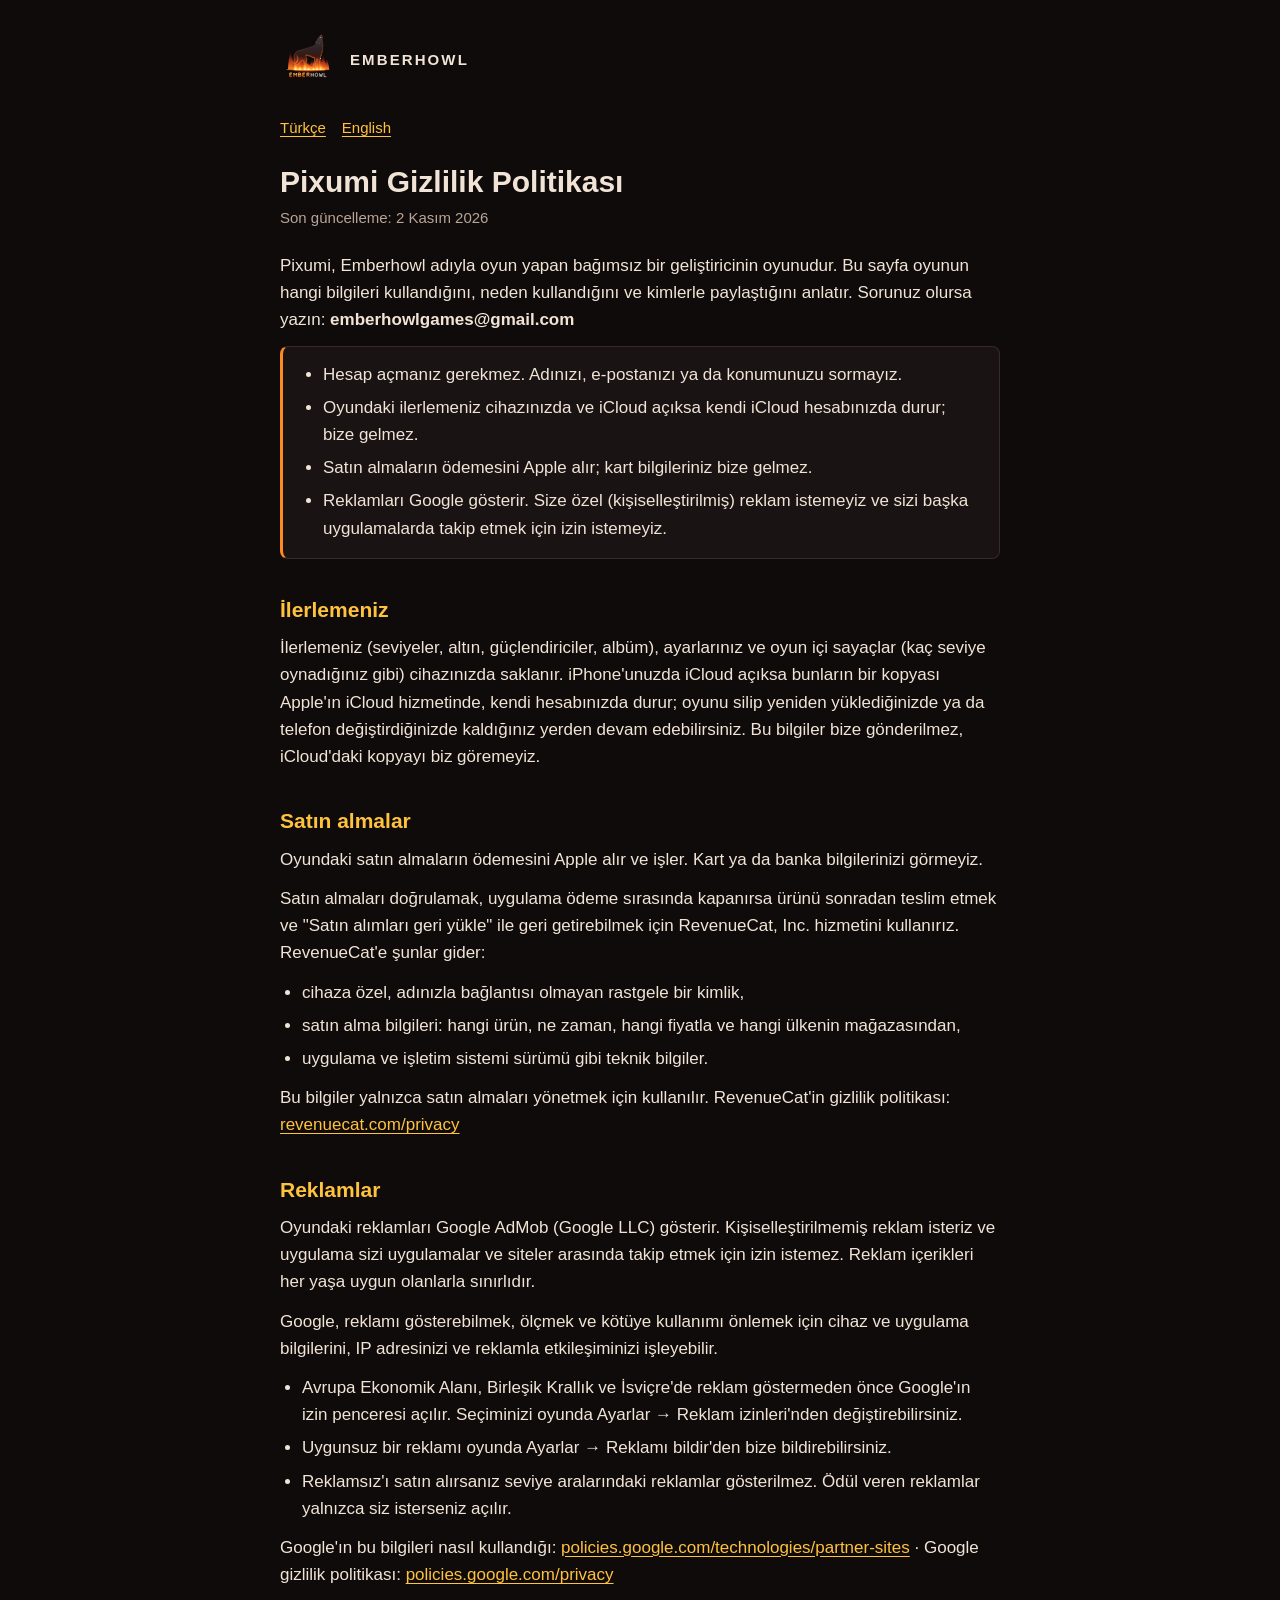
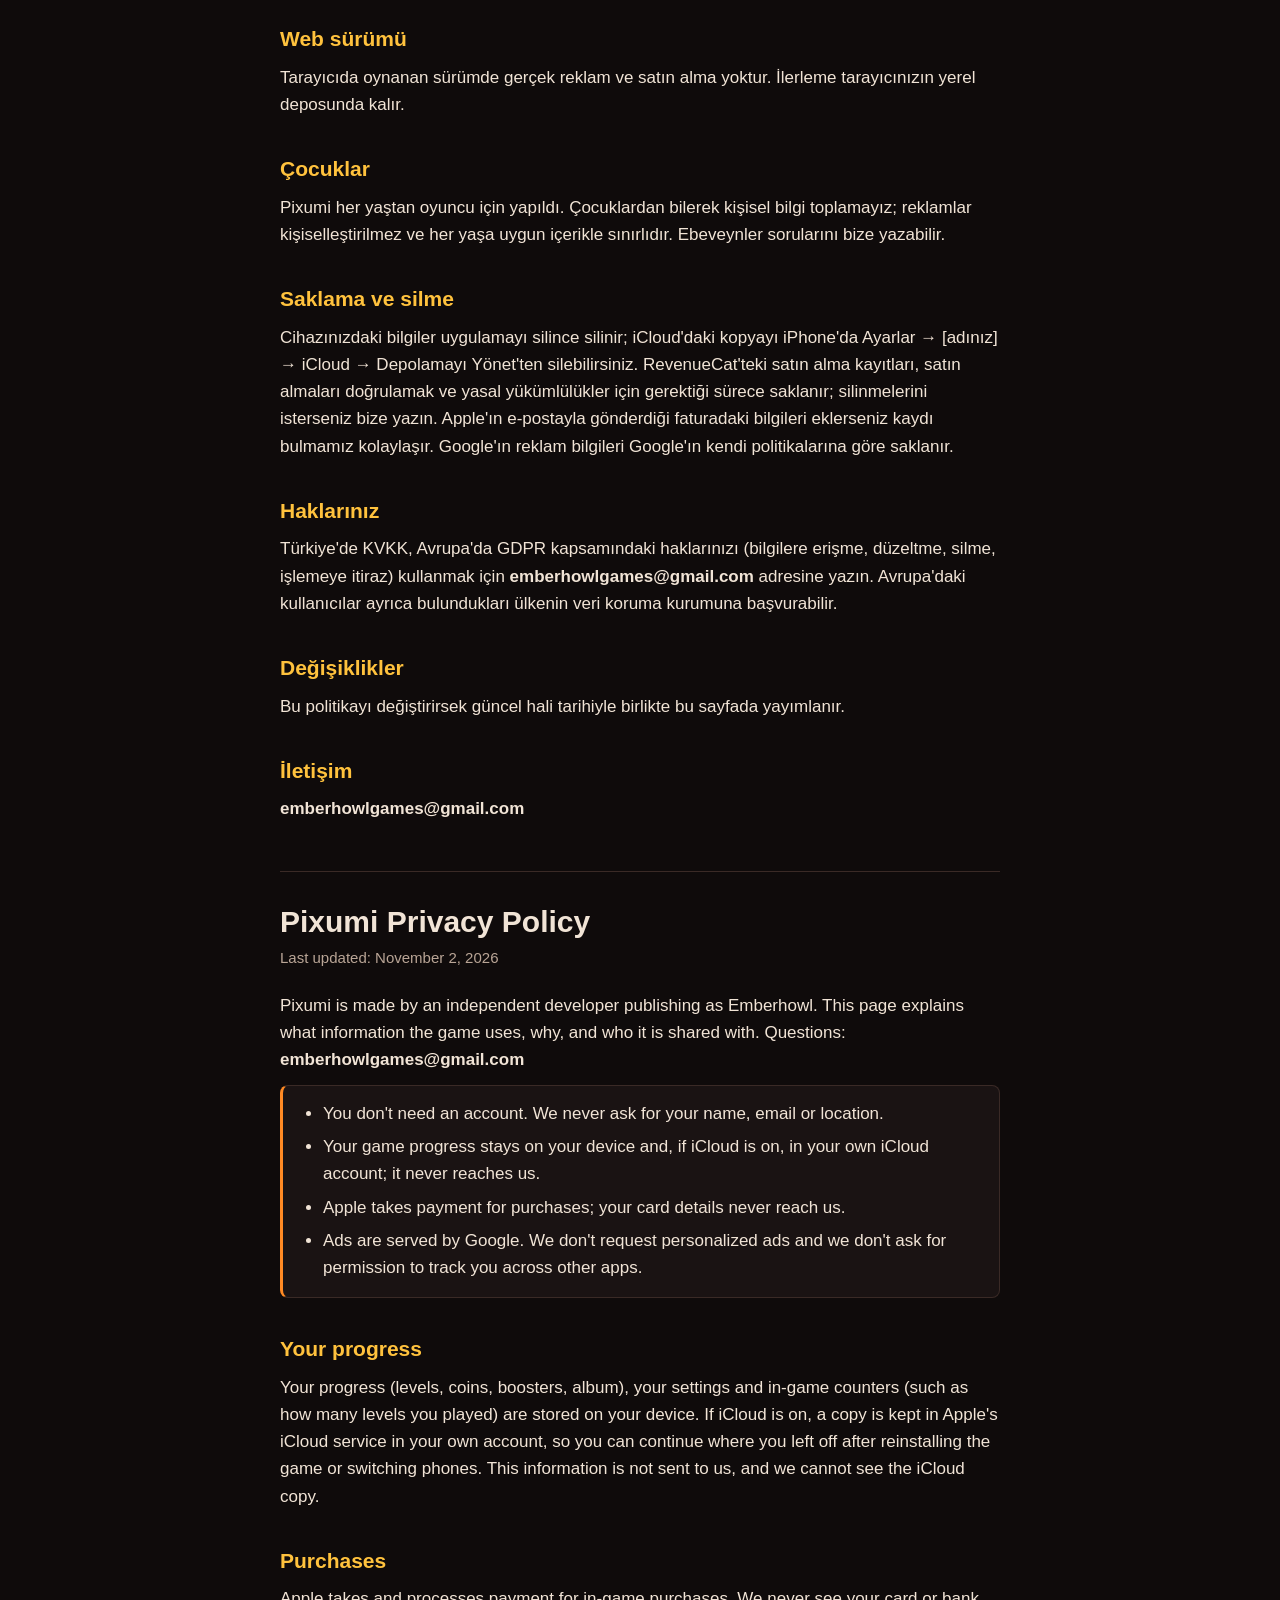
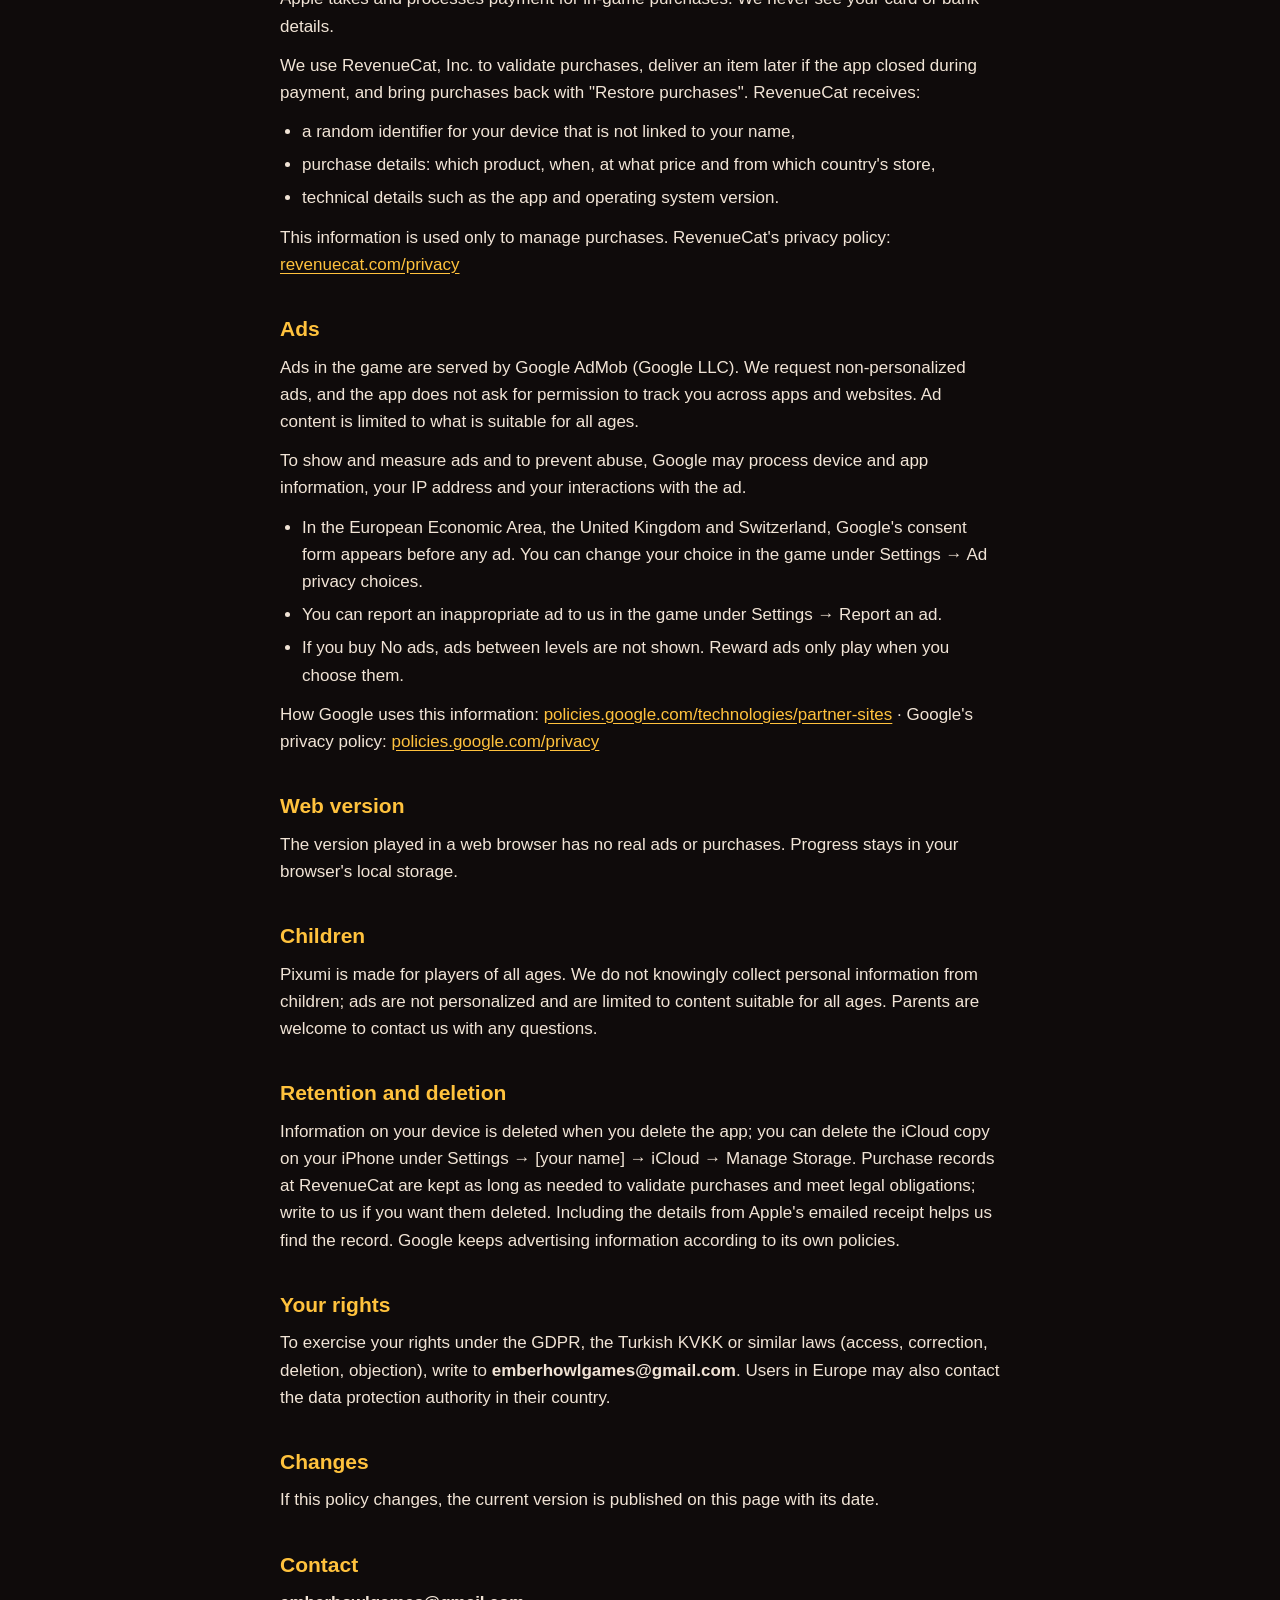
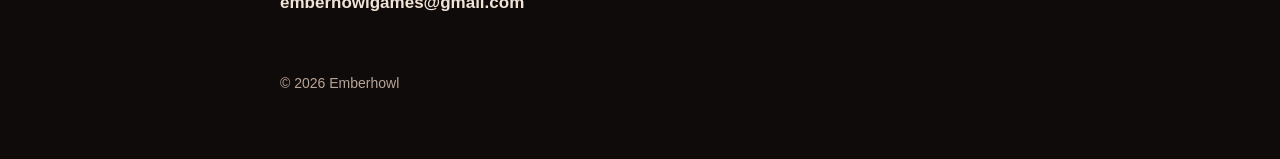
==== commit 717f8d59: "Rename the game to Pixumi" ====
--- a/privacy/index.html
+++ b/privacy/index.html
@@ -3,8 +3,8 @@
 <head>
 <meta charset="utf-8">
 <meta name="viewport" content="width=device-width, initial-scale=1, viewport-fit=cover">
-<title>Pixel Zoo Gizlilik Politikası / Privacy Policy</title>
-<meta name="description" content="Pixel Zoo gizlilik politikası. Pixel Zoo privacy policy.">
+<title>Pixumi Gizlilik Politikası / Privacy Policy</title>
+<meta name="description" content="Pixumi gizlilik politikası. Pixumi privacy policy.">
 <link rel="icon" href="../logo.svg" type="image/svg+xml">
 <link rel="stylesheet" href="../style.css">
 </head>
@@ -18,10 +18,10 @@
   </nav>
 
   <section id="tr" lang="tr">
-    <h1>Pixel Zoo Gizlilik Politikası</h1>
+    <h1>Pixumi Gizlilik Politikası</h1>
     <p class="meta">Son güncelleme: 2 Kasım 2026</p>
 
-    <p>Pixel Zoo, Emberhowl adıyla oyun yapan bağımsız bir geliştiricinin oyunudur. Bu sayfa oyunun hangi bilgileri kullandığını, neden kullandığını ve kimlerle paylaştığını anlatır. Sorunuz olursa yazın: <span class="mail">emberhowlgames@gmail.com</span></p>
+    <p>Pixumi, Emberhowl adıyla oyun yapan bağımsız bir geliştiricinin oyunudur. Bu sayfa oyunun hangi bilgileri kullandığını, neden kullandığını ve kimlerle paylaştığını anlatır. Sorunuz olursa yazın: <span class="mail">emberhowlgames@gmail.com</span></p>
 
     <div class="summary">
       <ul>
@@ -59,7 +59,7 @@
     <p>Tarayıcıda oynanan sürümde gerçek reklam ve satın alma yoktur. İlerleme tarayıcınızın yerel deposunda kalır.</p>
 
     <h2>Çocuklar</h2>
-    <p>Pixel Zoo her yaştan oyuncu için yapıldı. Çocuklardan bilerek kişisel bilgi toplamayız; reklamlar kişiselleştirilmez ve her yaşa uygun içerikle sınırlıdır. Ebeveynler sorularını bize yazabilir.</p>
+    <p>Pixumi her yaştan oyuncu için yapıldı. Çocuklardan bilerek kişisel bilgi toplamayız; reklamlar kişiselleştirilmez ve her yaşa uygun içerikle sınırlıdır. Ebeveynler sorularını bize yazabilir.</p>
 
     <h2>Saklama ve silme</h2>
     <p>Cihazınızdaki bilgiler uygulamayı silince silinir; iCloud'daki kopyayı iPhone'da Ayarlar → [adınız] → iCloud → Depolamayı Yönet'ten silebilirsiniz. RevenueCat'teki satın alma kayıtları, satın almaları doğrulamak ve yasal yükümlülükler için gerektiği sürece saklanır; silinmelerini isterseniz bize yazın. Apple'ın e-postayla gönderdiği faturadaki bilgileri eklerseniz kaydı bulmamız kolaylaşır. Google'ın reklam bilgileri Google'ın kendi politikalarına göre saklanır.</p>
@@ -77,10 +77,10 @@
   <hr>
 
   <section id="en" lang="en">
-    <h1>Pixel Zoo Privacy Policy</h1>
+    <h1>Pixumi Privacy Policy</h1>
     <p class="meta">Last updated: November 2, 2026</p>
 
-    <p>Pixel Zoo is made by an independent developer publishing as Emberhowl. This page explains what information the game uses, why, and who it is shared with. Questions: <span class="mail">emberhowlgames@gmail.com</span></p>
+    <p>Pixumi is made by an independent developer publishing as Emberhowl. This page explains what information the game uses, why, and who it is shared with. Questions: <span class="mail">emberhowlgames@gmail.com</span></p>
 
     <div class="summary">
       <ul>
@@ -118,7 +118,7 @@
     <p>The version played in a web browser has no real ads or purchases. Progress stays in your browser's local storage.</p>
 
     <h2>Children</h2>
-    <p>Pixel Zoo is made for players of all ages. We do not knowingly collect personal information from children; ads are not personalized and are limited to content suitable for all ages. Parents are welcome to contact us with any questions.</p>
+    <p>Pixumi is made for players of all ages. We do not knowingly collect personal information from children; ads are not personalized and are limited to content suitable for all ages. Parents are welcome to contact us with any questions.</p>
 
     <h2>Retention and deletion</h2>
     <p>Information on your device is deleted when you delete the app; you can delete the iCloud copy on your iPhone under Settings → [your name] → iCloud → Manage Storage. Purchase records at RevenueCat are kept as long as needed to validate purchases and meet legal obligations; write to us if you want them deleted. Including the details from Apple's emailed receipt helps us find the record. Google keeps advertising information according to its own policies.</p>
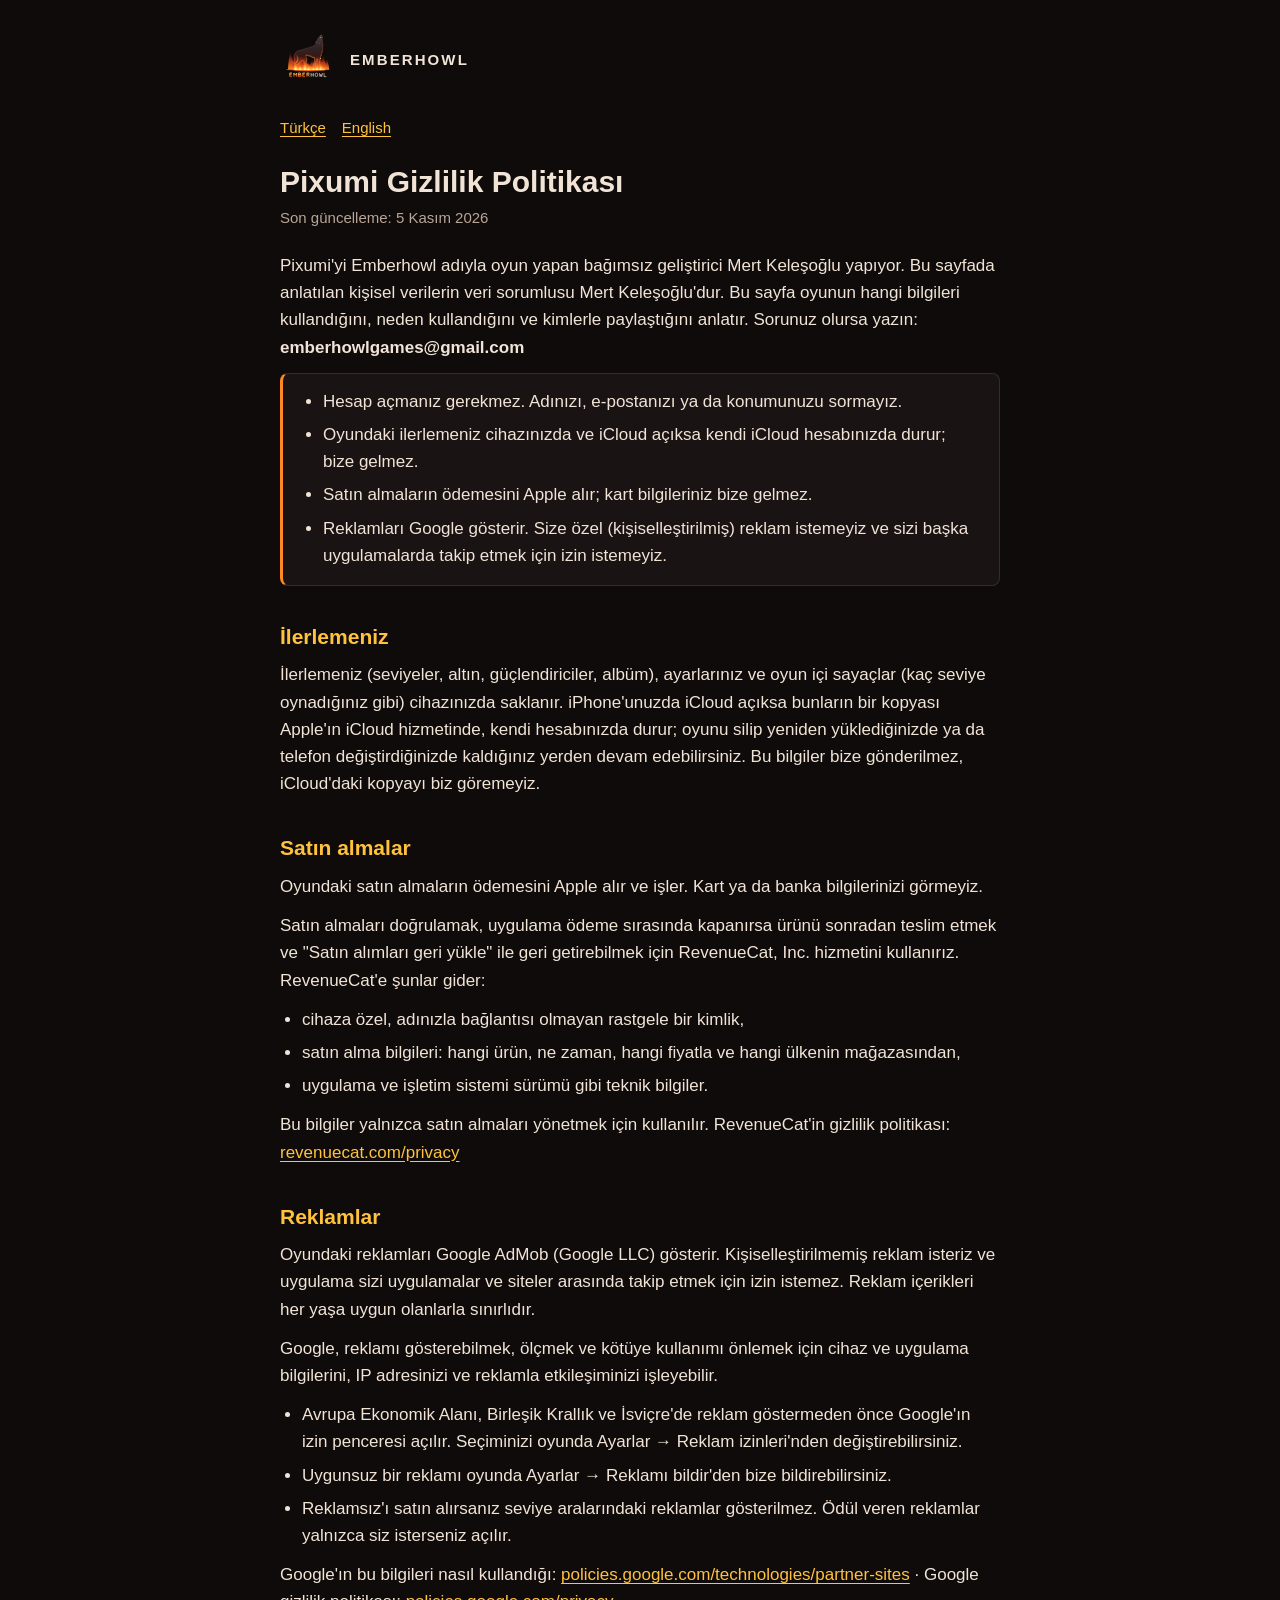
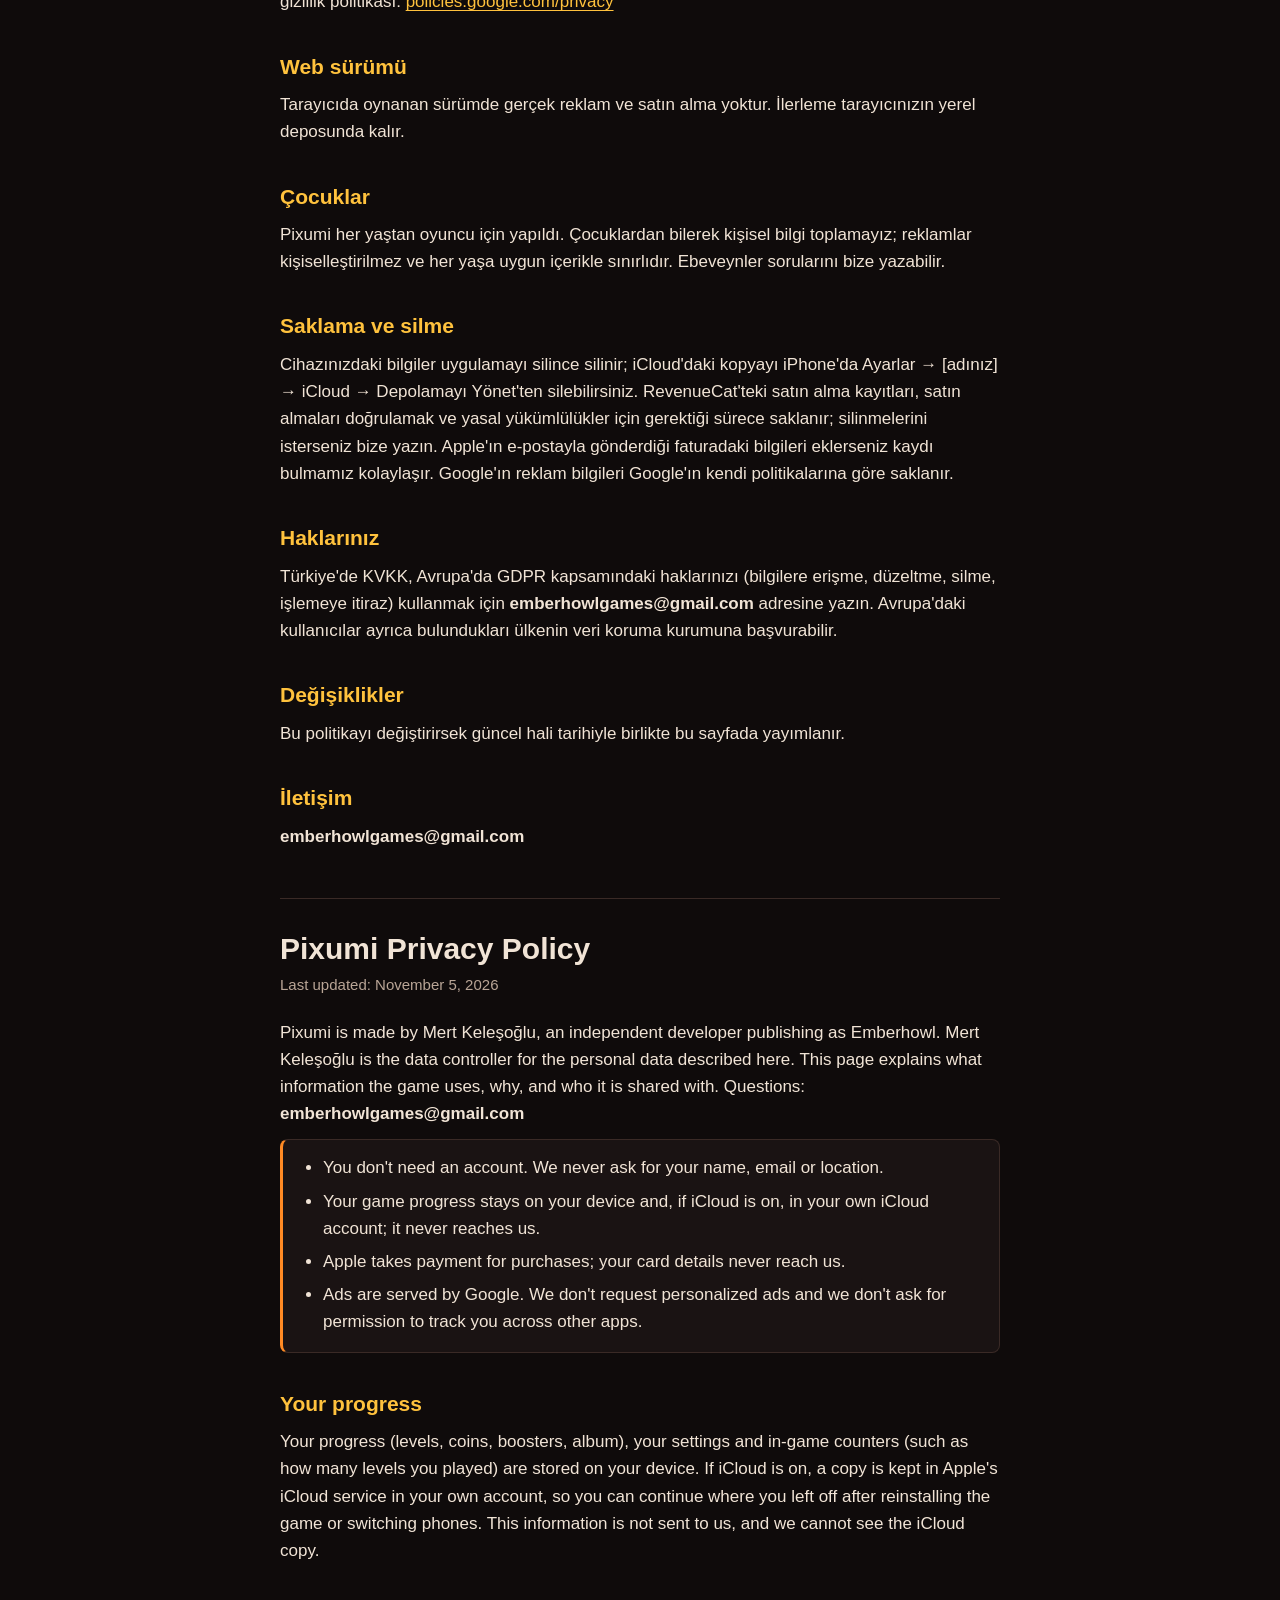
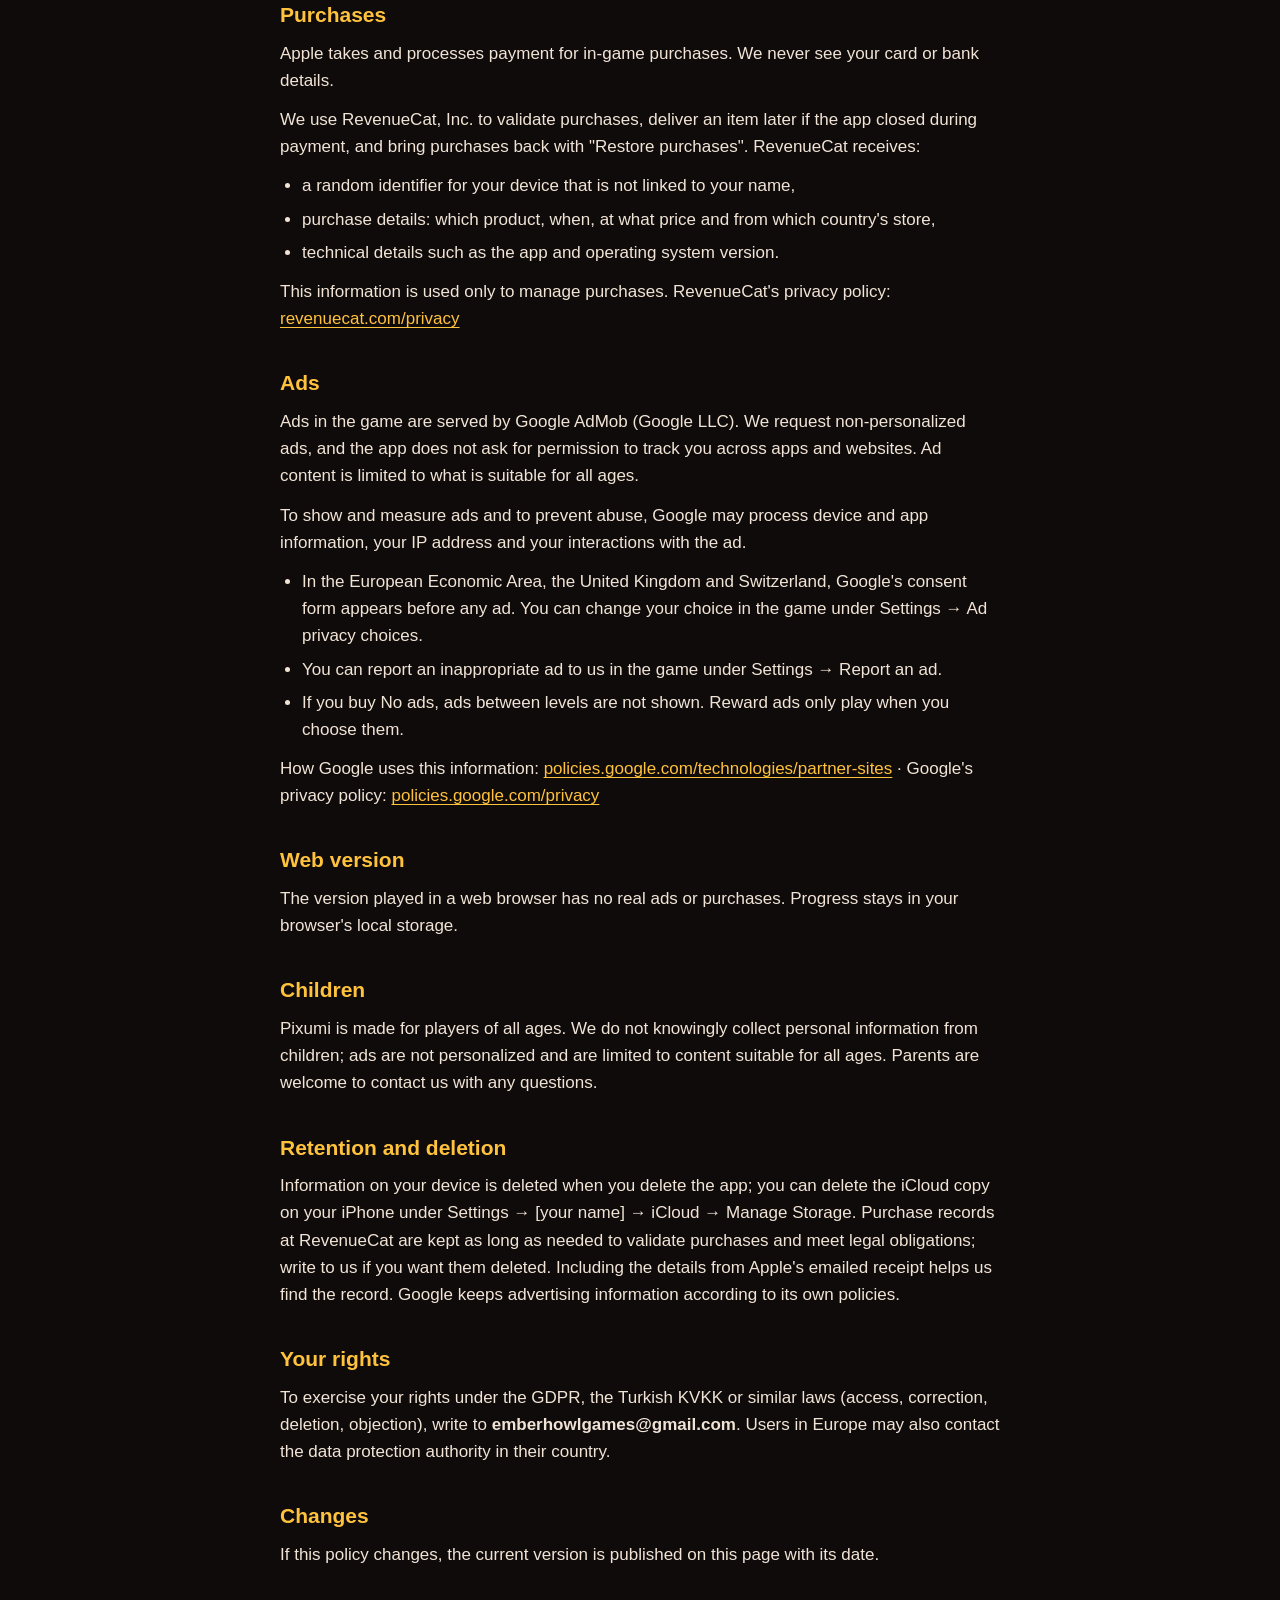
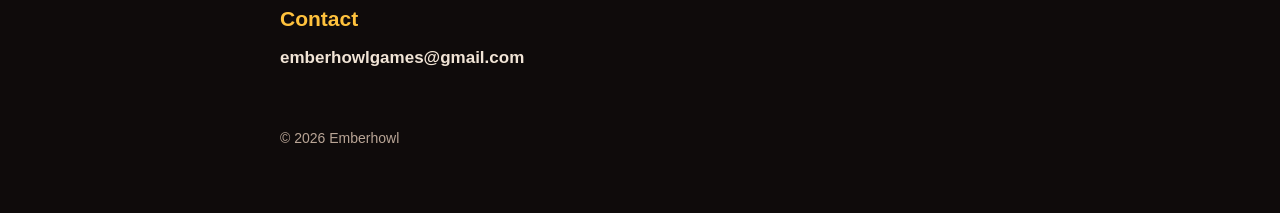
==== commit 9acadc9e: "Privacy: name the developer as data controller" ====
--- a/privacy/index.html
+++ b/privacy/index.html
@@ -19,9 +19,9 @@
 
   <section id="tr" lang="tr">
     <h1>Pixumi Gizlilik Politikası</h1>
-    <p class="meta">Son güncelleme: 2 Kasım 2026</p>
+    <p class="meta">Son güncelleme: 5 Kasım 2026</p>
 
-    <p>Pixumi, Emberhowl adıyla oyun yapan bağımsız bir geliştiricinin oyunudur. Bu sayfa oyunun hangi bilgileri kullandığını, neden kullandığını ve kimlerle paylaştığını anlatır. Sorunuz olursa yazın: <span class="mail">emberhowlgames@gmail.com</span></p>
+    <p>Pixumi'yi Emberhowl adıyla oyun yapan bağımsız geliştirici Mert Keleşoğlu yapıyor. Bu sayfada anlatılan kişisel verilerin veri sorumlusu Mert Keleşoğlu'dur. Bu sayfa oyunun hangi bilgileri kullandığını, neden kullandığını ve kimlerle paylaştığını anlatır. Sorunuz olursa yazın: <span class="mail">emberhowlgames@gmail.com</span></p>
 
     <div class="summary">
       <ul>
@@ -78,9 +78,9 @@
 
   <section id="en" lang="en">
     <h1>Pixumi Privacy Policy</h1>
-    <p class="meta">Last updated: November 2, 2026</p>
+    <p class="meta">Last updated: November 5, 2026</p>
 
-    <p>Pixumi is made by an independent developer publishing as Emberhowl. This page explains what information the game uses, why, and who it is shared with. Questions: <span class="mail">emberhowlgames@gmail.com</span></p>
+    <p>Pixumi is made by Mert Keleşoğlu, an independent developer publishing as Emberhowl. Mert Keleşoğlu is the data controller for the personal data described here. This page explains what information the game uses, why, and who it is shared with. Questions: <span class="mail">emberhowlgames@gmail.com</span></p>
 
     <div class="summary">
       <ul>
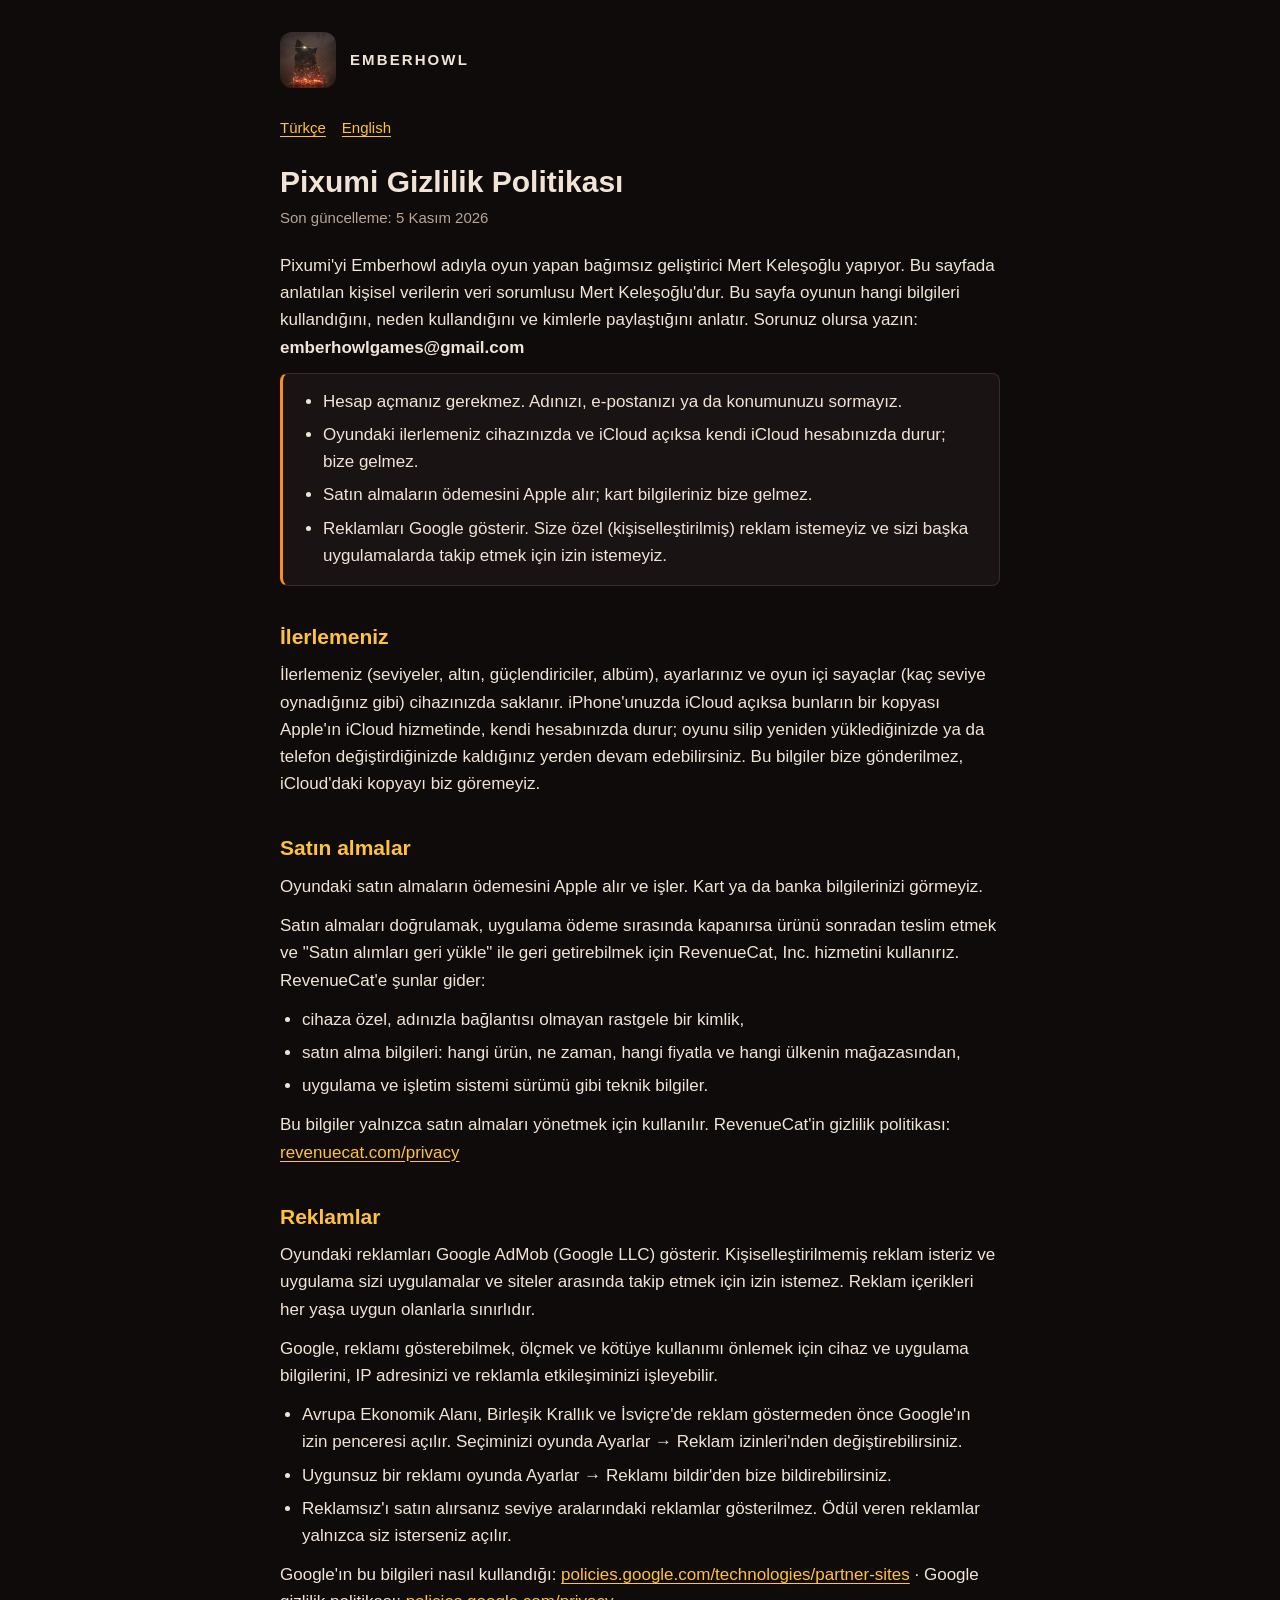
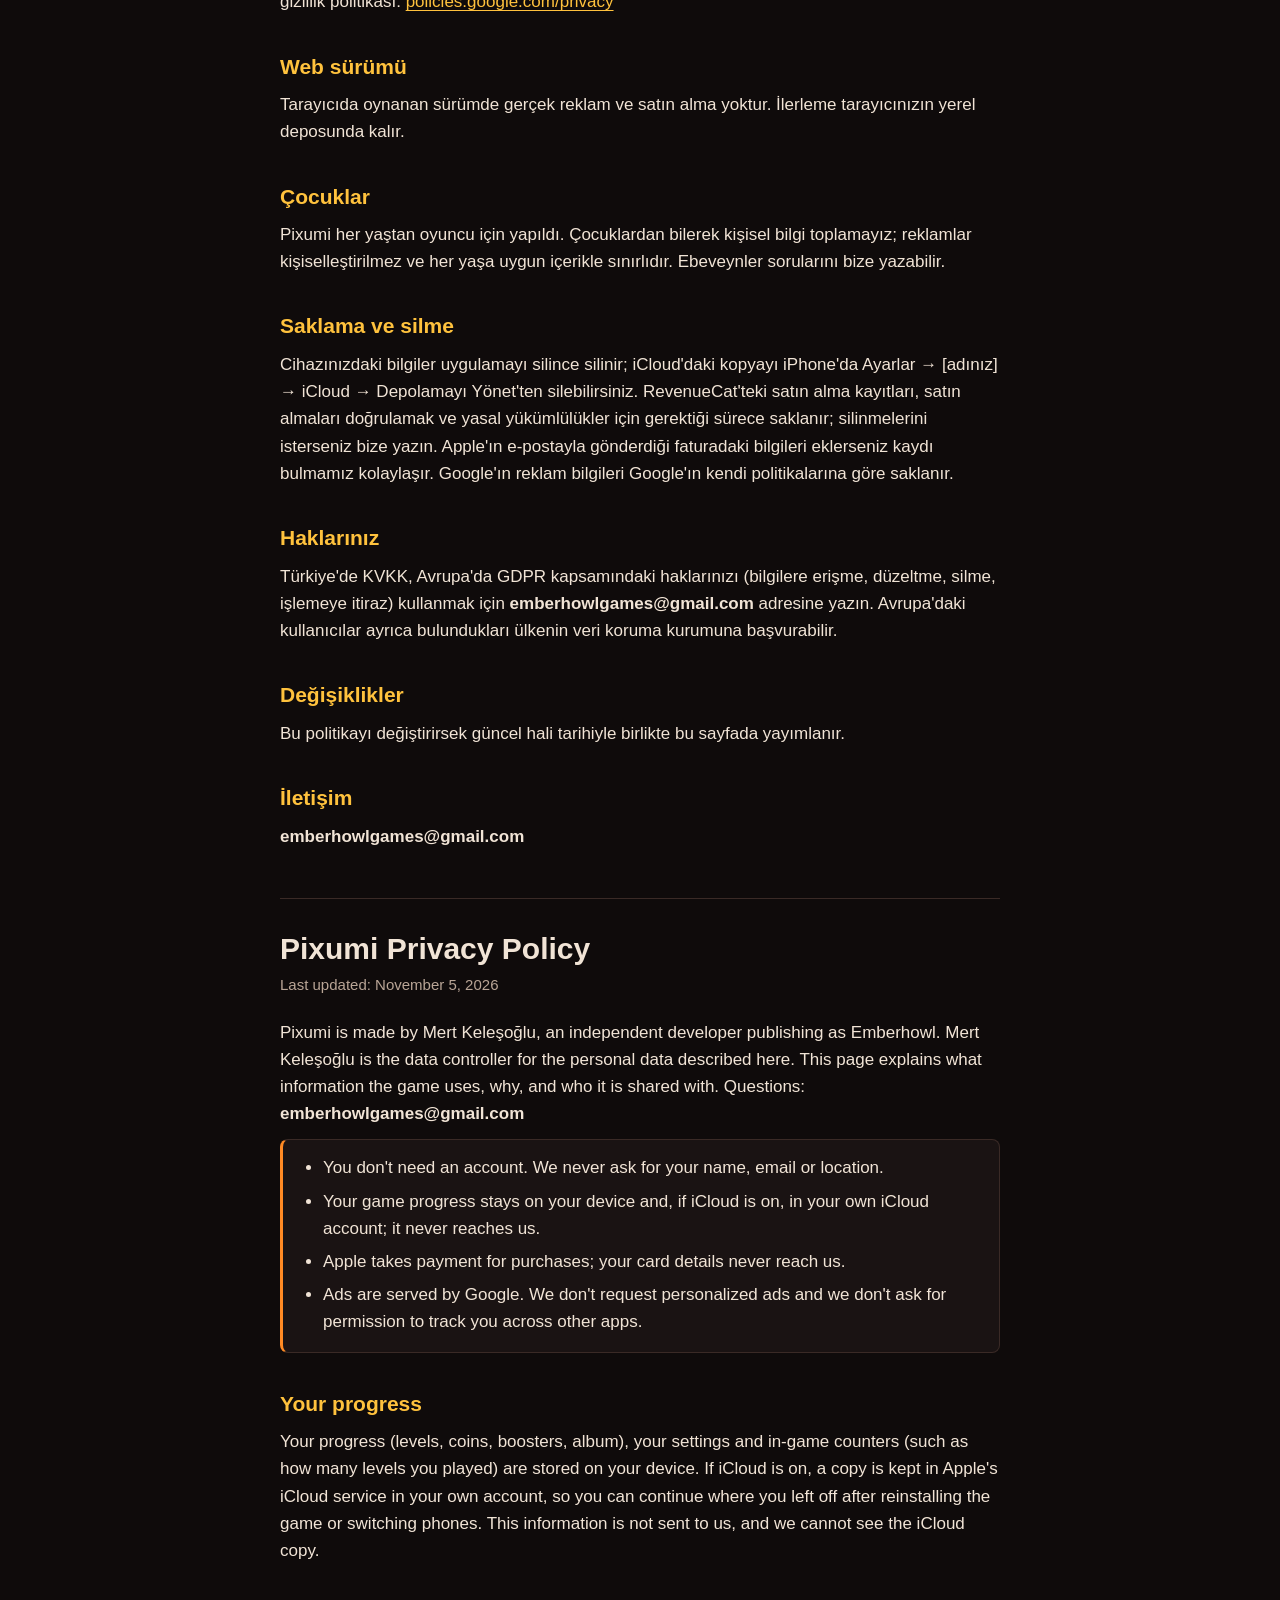
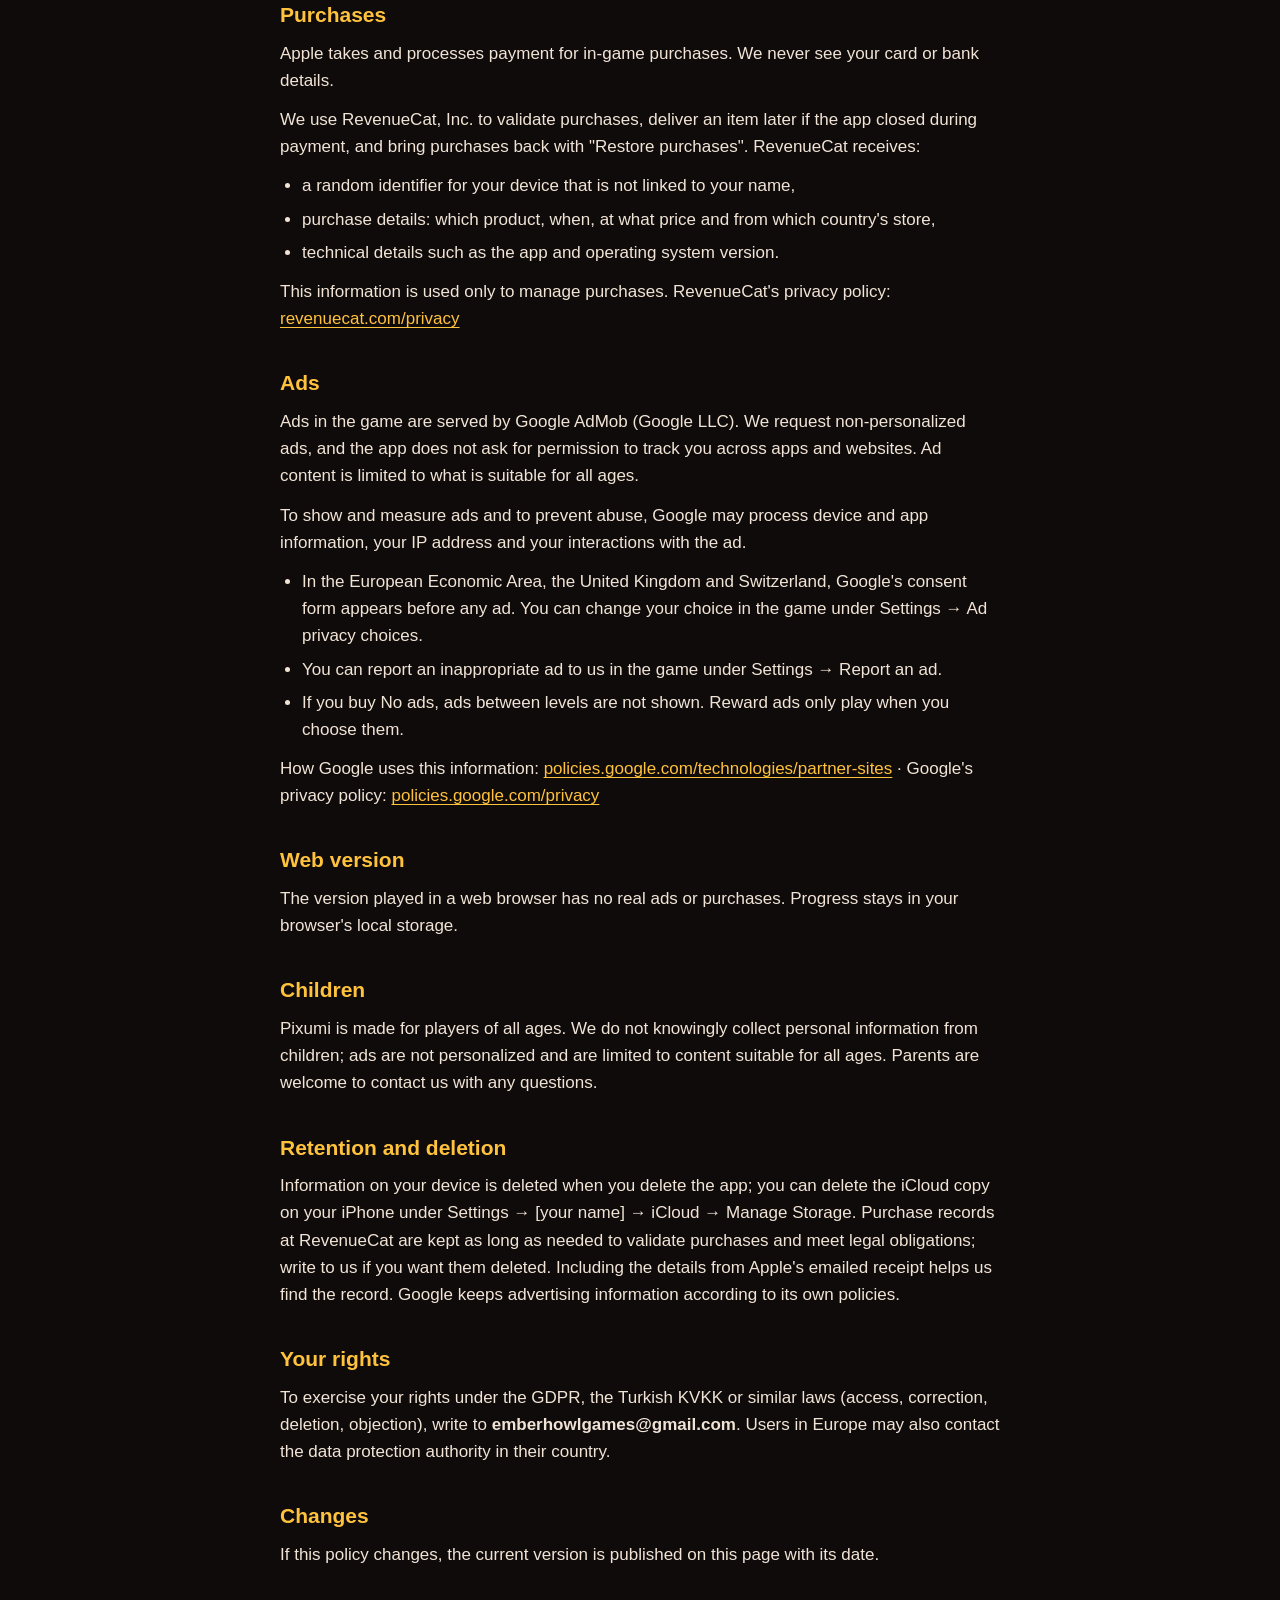
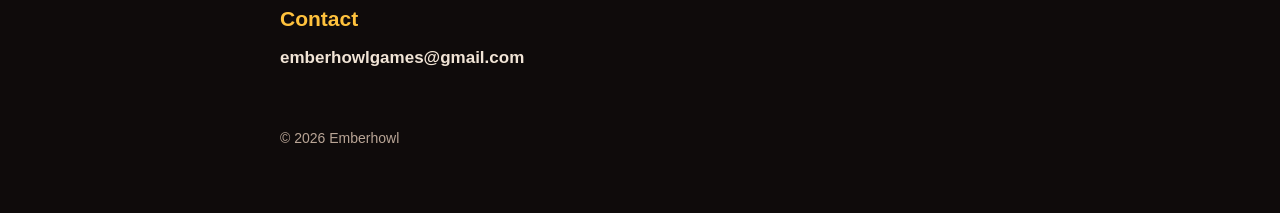
==== commit 8a26a187: "New emblem: the wolf rising from the embers (last frame of the game's intro) replaces the old wolf; " ====
--- a/privacy/index.html
+++ b/privacy/index.html
@@ -5,12 +5,13 @@
 <meta name="viewport" content="width=device-width, initial-scale=1, viewport-fit=cover">
 <title>Pixumi Gizlilik Politikası / Privacy Policy</title>
 <meta name="description" content="Pixumi gizlilik politikası. Pixumi privacy policy.">
-<link rel="icon" href="../logo.svg" type="image/svg+xml">
+<link rel="icon" href="../favicon-32.png" type="image/png">
+<link rel="apple-touch-icon" href="../emberhowl-icon.png">
 <link rel="stylesheet" href="../style.css">
 </head>
 <body>
 <main>
-  <header><a class="site" href="../"><img src="../logo.svg" alt=""><span>Emberhowl</span></a></header>
+  <header><a class="site" href="../"><img src="../emberhowl-icon.png" alt=""><span>Emberhowl</span></a></header>
 
   <nav class="langs" aria-label="Dil / Language">
     <a href="#tr">Türkçe</a>
--- a/style.css
+++ b/style.css
@@ -131,8 +131,9 @@
   margin: 8px 0 36px;
 }
 
+/* Amblem: kömürlerden doğan kurt (oyunun açılışındaki son kare); kenarları sayfa zeminine karışır */
 .hero img {
-  width: min(320px, 72vw);
+  width: min(420px, 90vw);
   height: auto;
 }
 
